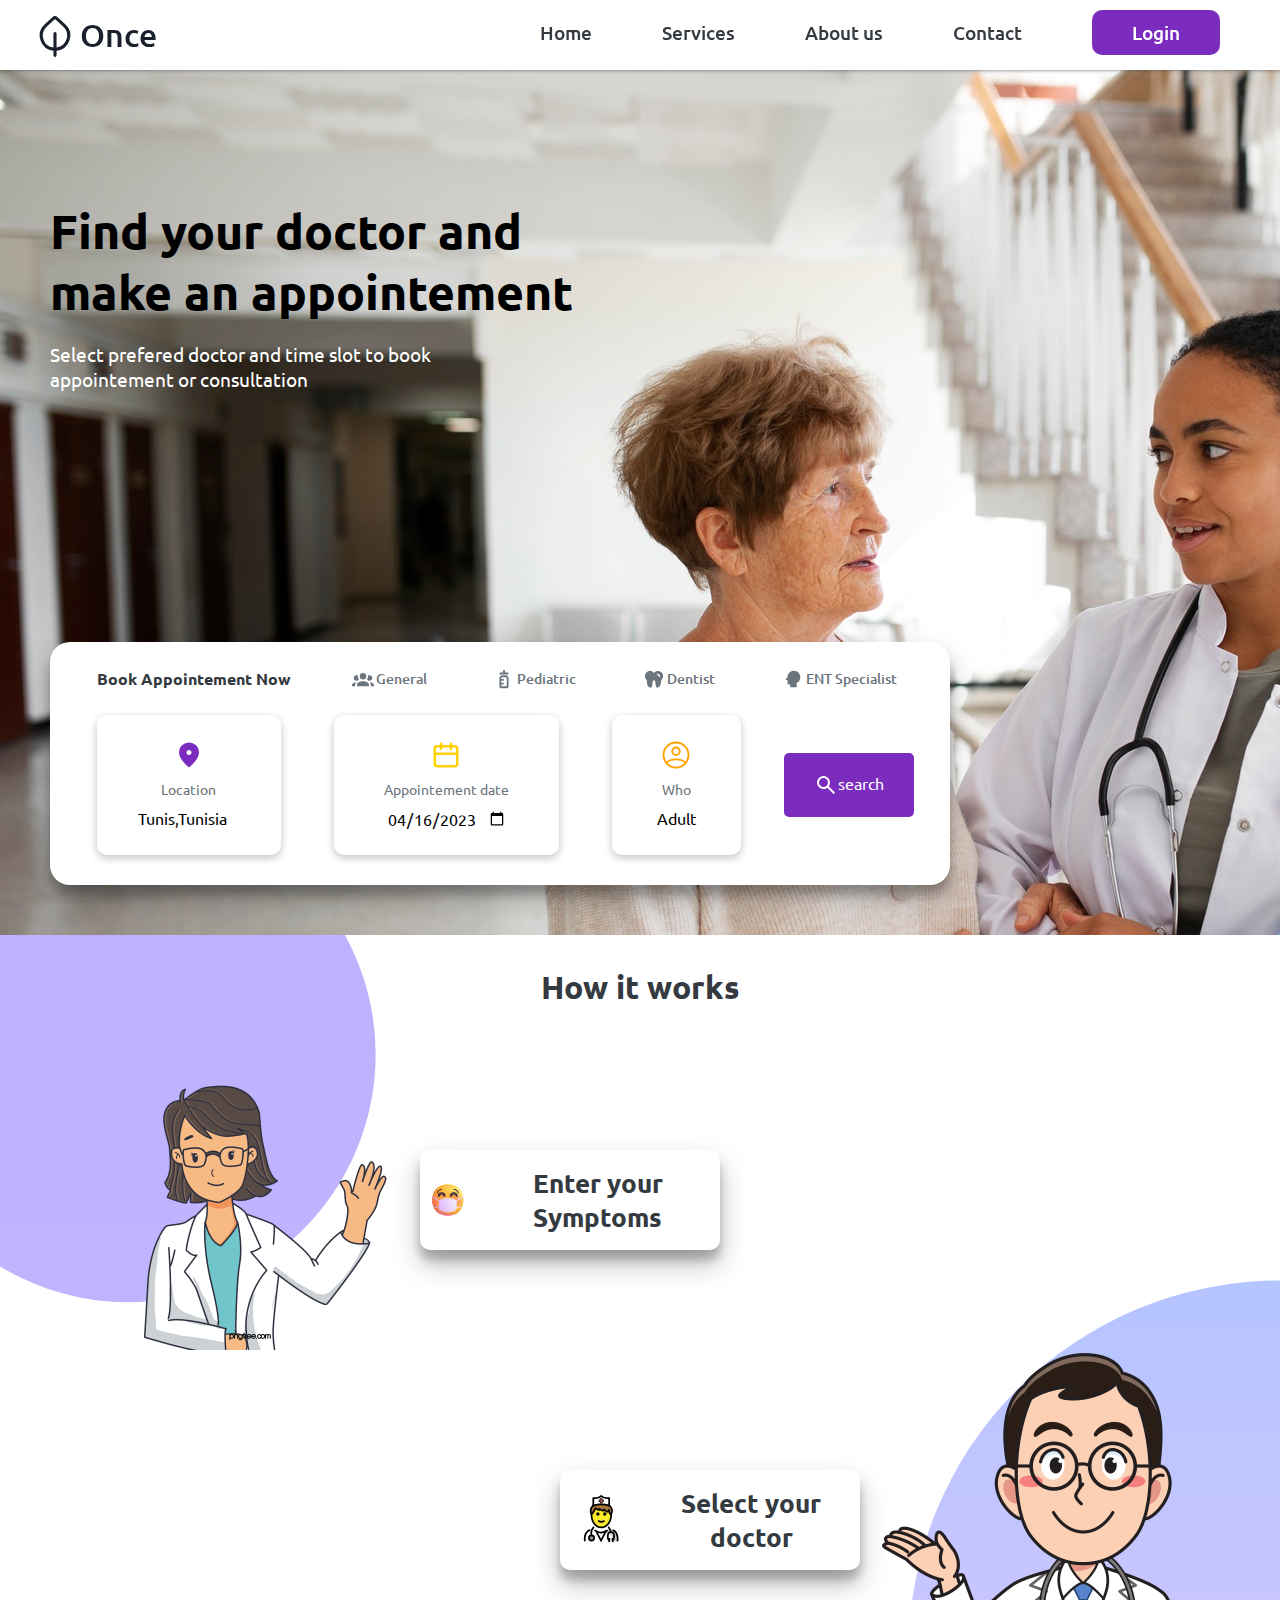
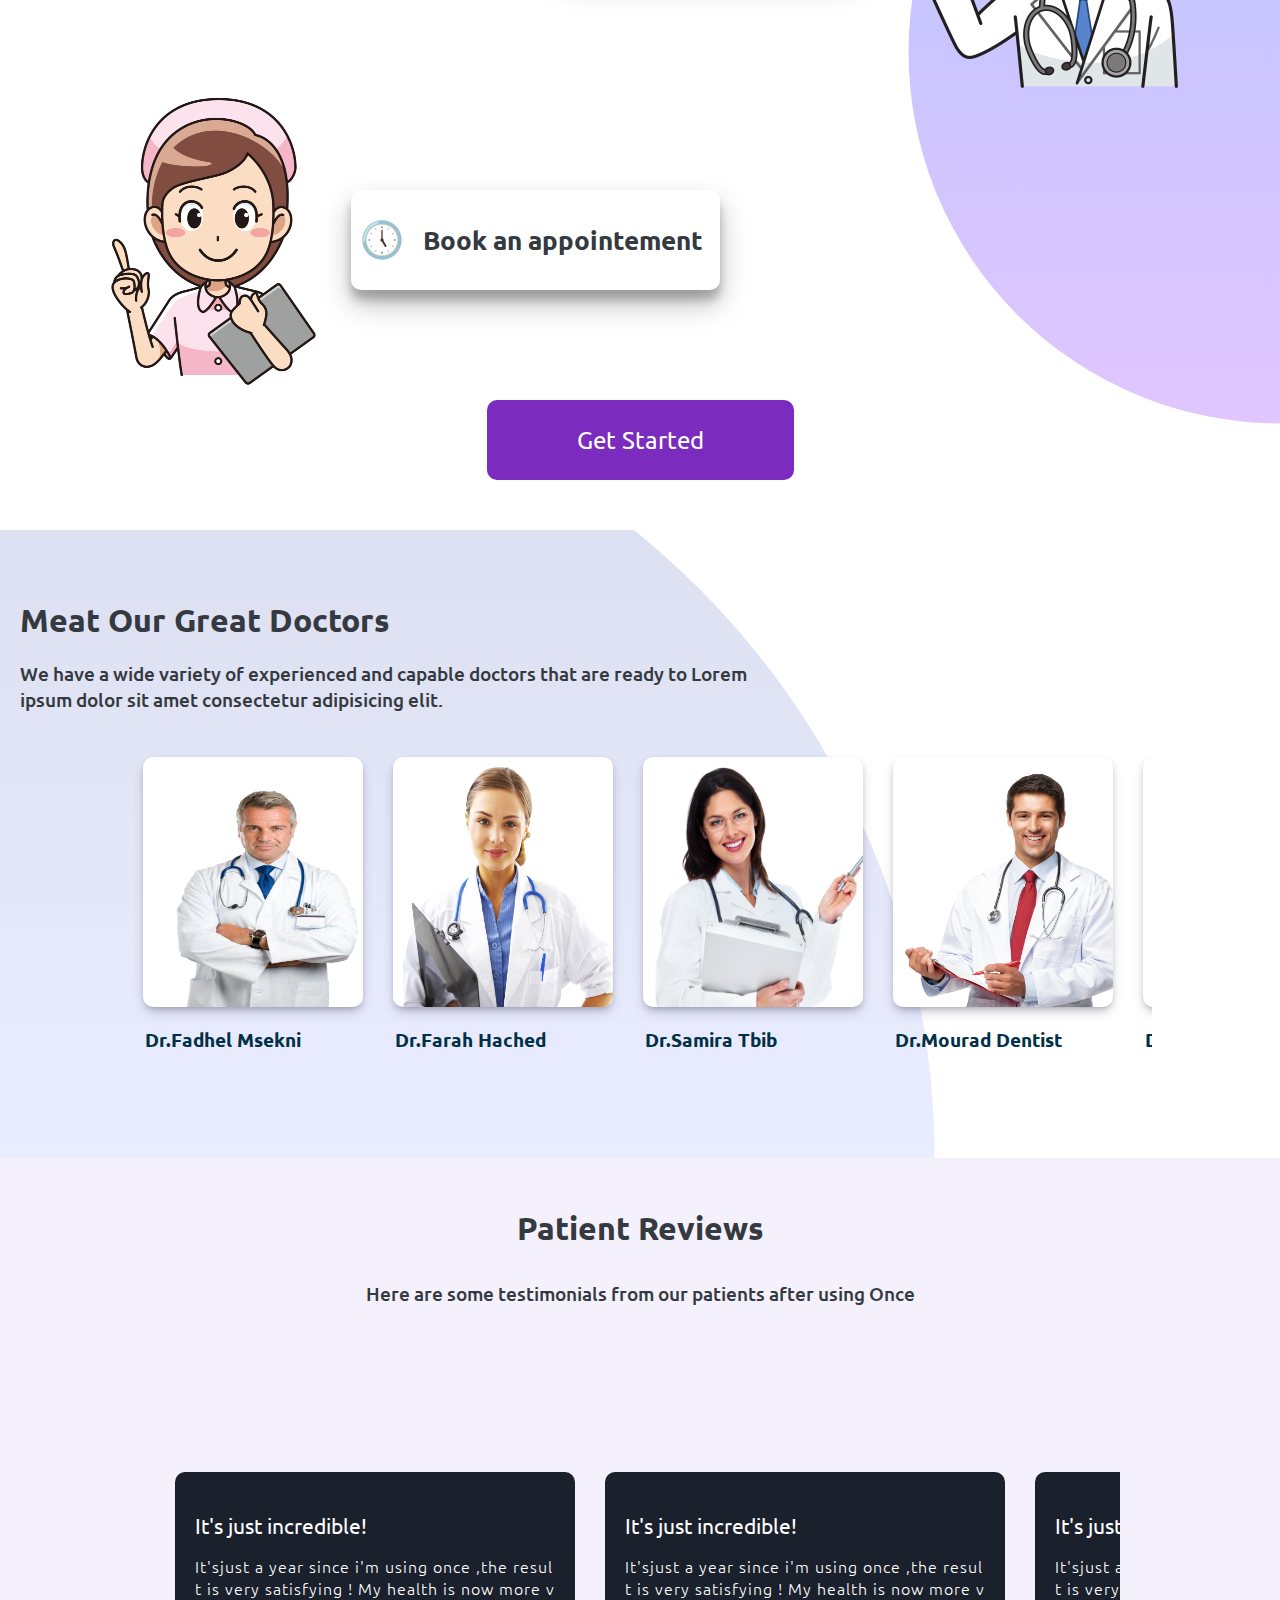
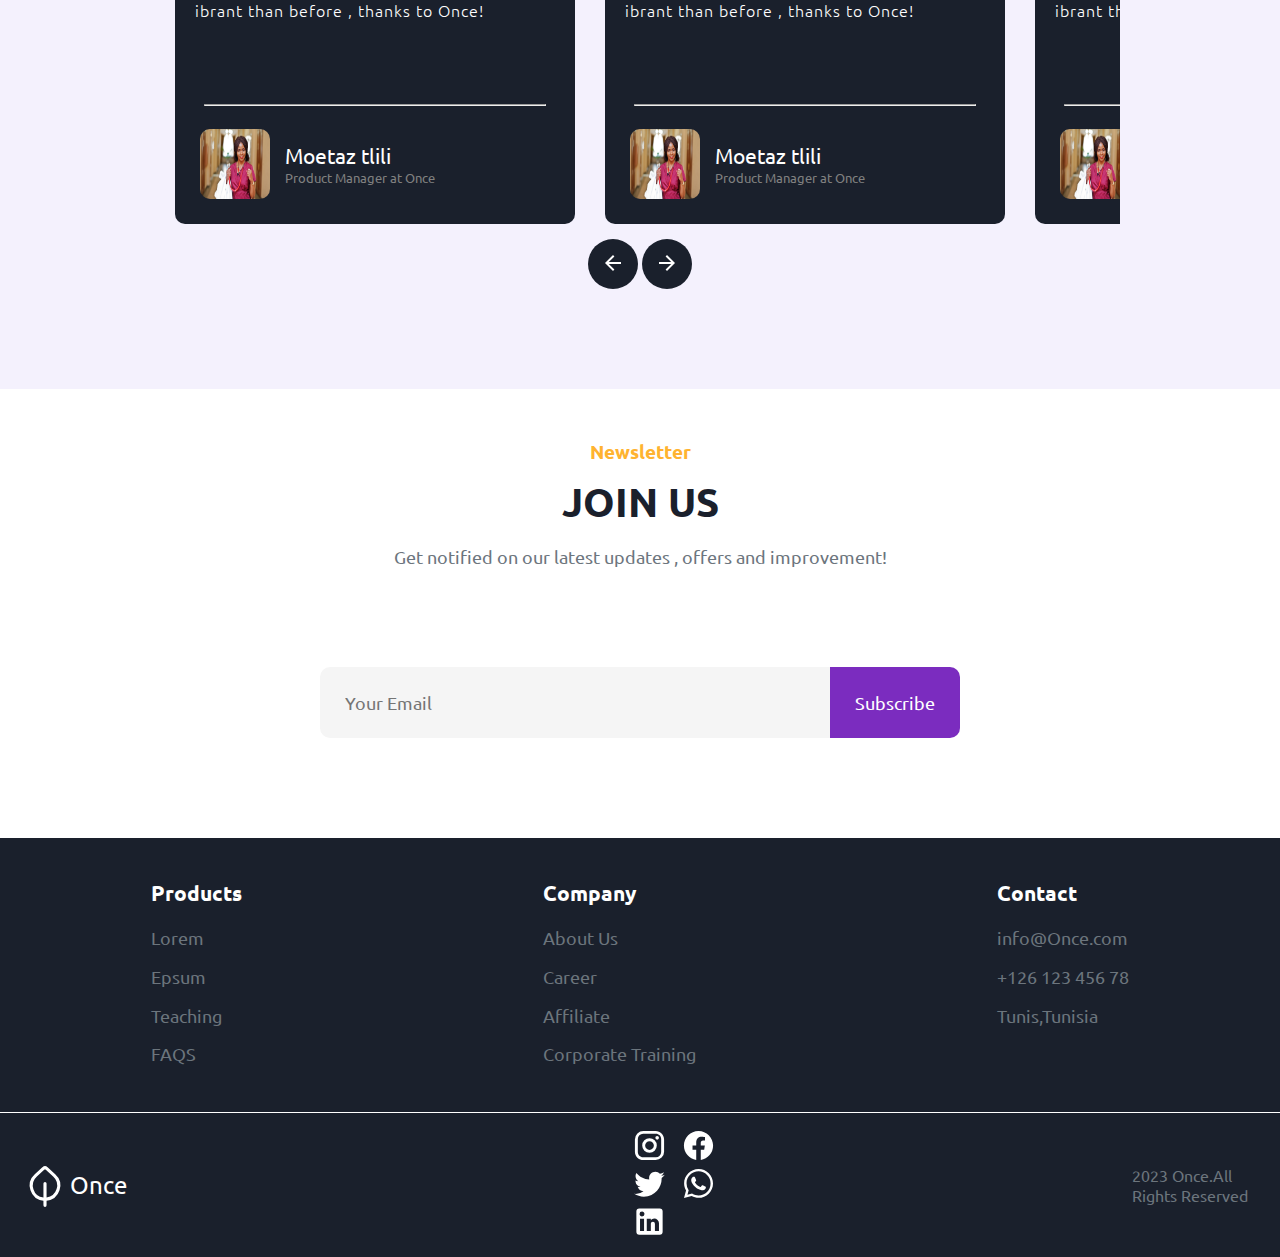
==== index.html @ ecce32ac "committed" ====
<!DOCTYPE html>
<html lang="en">

<head>
    <meta charset="UTF-8">
    <meta http-equiv="X-UA-Compatible" content="IE=edge">
    <meta name="viewport" content="width=device-width, initial-scale=1.0">
    <link rel="preconnect" href="https://fonts.googleapis.com">
    <link rel="preconnect" href="https://fonts.gstatic.com" crossorigin>
    <link href="https://fonts.googleapis.com/css2?family=Ubuntu:wght@300;400;500;700&display=swap" rel="stylesheet">
    <link rel="preconnect" href="https://fonts.googleapis.com">
    <link rel="preconnect" href="https://fonts.gstatic.com" crossorigin>
    <link href="https://fonts.googleapis.com/css2?family=Lato:wght@400;700&display=swap" rel="stylesheet">
    <link rel="stylesheet" href="css/style.css">
    <link rel="stylesheet" href="css/nav.css">
    <link rel="stylesheet" href="css/section-intro.css">
    <link rel="stylesheet" href="css/section-work.css">
    <link rel="stylesheet" href="css/section-team.css">
    <link rel="stylesheet" href="css/section-review.css">
    <link rel="stylesheet" href="css/section-join.css">
    <link rel="stylesheet" href="css/footer.css">
    <link rel="stylesheet" href="css/footer-sc.css">
    <title>Document</title>
</head>

<body>
    <div class="page">
        <nav>
            <div class="logo"><svg xmlns="http://www.w3.org/2000/svg" width="50" height="50" viewBox="0 0 16 16"><path fill="#1a202c" d="M7.5 13.022V14.5a.5.5 0 0 0 1 0v-1.478a4.886 4.886 0 0 0 2.775-8.486l-2.437-2.2a1.25 1.25 0 0 0-1.676 0l-2.437 2.2A4.886 4.886 0 0 0 7.5 13.022Zm3.104-7.744A3.886 3.886 0 0 1 8.5 12.015V7.501a.5.5 0 0 0-1 0v4.514a3.886 3.886 0 0 1-2.105-6.737l2.437-2.2a.25.25 0 0 1 .336 0l2.437 2.2Z"/></svg>Once</div>
            <ul>
                <li><a href="#" class="btn">Home</a></li>
                <li><a href="#" class="btn">Services</a></li>
                <li><a href="#" class="btn">About us</a></li>
                <li><a href="#" class="btn">Contact</a></li>
                <li><a href="#" id="login">Login</a></li>
            </ul>
        </nav>
        <section>
            <div class="intro">
                <p class="slogan">Find your doctor and make an appointement</p>
                <p class="pslogan">Select prefered doctor and time slot to book appointement or consultation</p>
                <div class="card">
                    <div class="bar">
                        <p>Book Appointement Now</p>

                        <button id="general" type="button" class="btn" onclick="btncolor(this.id)"><svg xmlns="http://www.w3.org/2000/svg" width="24" height="24" viewBox="0 0 24 24"><path fill="currentColor" d="M12 5.5A3.5 3.5 0 0 1 15.5 9a3.5 3.5 0 0 1-3.5 3.5A3.5 3.5 0 0 1 8.5 9A3.5 3.5 0 0 1 12 5.5M5 8c.56 0 1.08.15 1.53.42c-.15 1.43.27 2.85 1.13 3.96C7.16 13.34 6.16 14 5 14a3 3 0 0 1-3-3a3 3 0 0 1 3-3m14 0a3 3 0 0 1 3 3a3 3 0 0 1-3 3c-1.16 0-2.16-.66-2.66-1.62a5.536 5.536 0 0 0 1.13-3.96c.45-.27.97-.42 1.53-.42M5.5 18.25c0-2.07 2.91-3.75 6.5-3.75s6.5 1.68 6.5 3.75V20h-13v-1.75M0 20v-1.5c0-1.39 1.89-2.56 4.45-2.9c-.59.68-.95 1.62-.95 2.65V20H0m24 0h-3.5v-1.75c0-1.03-.36-1.97-.95-2.65c2.56.34 4.45 1.51 4.45 2.9V20Z"/></svg> General</button>
                        <button id="pediatric" type="menu" class="btn" onclick="btncolor(this.id)"><svg xmlns="http://www.w3.org/2000/svg" width="24" height="24" viewBox="0 0 24 24"><path fill="currentColor" d="M8 7q-.425 0-.713-.288T7 6q0-.425.288-.713T8 5h3V3q0-.425.288-.713T12 2q.425 0 .713.288T13 3v2h3q.425 0 .713.288T17 6q0 .425-.288.713T16 7H8Zm1 15q-.825 0-1.413-.588T7 20v-9q0-1.25.875-2.125T10 8h4q1.25 0 2.125.875T17 11v9q0 .825-.588 1.413T15 22H9Zm0-2h6v-9q0-.425-.288-.713T14 10h-4q-.425 0-.713.288T9 11v1h2q.425 0 .713.288T12 13q0 .425-.288.713T11 14H9v2h2q.425 0 .713.288T12 17q0 .425-.288.713T11 18H9v2Zm0 0V10v10Z"/></svg>Pediatric</button>
                        <button id="dentist" type="menu" class="btn" onclick="btncolor(this.id)"><svg xmlns="http://www.w3.org/2000/svg" width="24" height="24" viewBox="0 0 16 16"><path fill="currentColor" d="M4.503 2.141a3.108 3.108 0 0 1 2.604.656l.023.017l.02.02c.495.501.721.6.843.605c.1.004.285-.053.723-.49l.014-.015l.016-.014c.46-.389 1.106-.753 1.913-.796c.815-.042 1.721.247 2.687 1.03c1.015.823 1.318 1.778 1.275 2.645c-.04.833-.397 1.543-.613 1.93l-.001.002a26.522 26.522 0 0 1-.417.714c-.11.19-.188.333-.25.483c-.12.292-.202.654-.273 1.464c-.15 1.71-.72 3.021-1.714 3.656c-.273.174-.588.271-.915.2c-.325-.069-.561-.281-.726-.52c-.315-.455-.474-1.157-.534-1.92c-.07-.768-.146-1.598-.404-2.182c-.124-.282-.269-.453-.425-.542c-.144-.082-.365-.132-.736-.037c-.125.039-.45.212-.676 1.315v.003c-.085.402-.126.83-.162 1.262l-.011.141c-.03.374-.062.759-.124 1.09c-.067.358-.189.772-.489 1.053c-.343.321-.796.363-1.269.237l-.021-.006l-.021-.007c-.816-.297-1.311-1.031-1.599-1.737a5.934 5.934 0 0 1-.417-2.073v-.048c0-.59 0-.984-.143-1.376c-.125-.343-.374-.697-.82-1.302l-.006-.007c-.422-.596-.498-1.375-.477-1.91c.046-1.089.58-1.834 1.104-2.408l.002-.003a3.821 3.821 0 0 1 2.019-1.13Zm6.08 2.098a.5.5 0 1 0 0 1c.242 0 .442.072.587.2c.142.127.275.347.313.728a.5.5 0 0 0 .995-.1c-.058-.583-.282-1.052-.643-1.374a1.86 1.86 0 0 0-1.252-.454Z"/></svg>Dentist</button>
                        <button id="ent" type="menu" class="btn" onclick="btncolor(this.id)"><svg xmlns="http://www.w3.org/2000/svg" width="24" height="24" viewBox="0 0 24 24"><path fill="currentColor" d="M13 3C9.2 3 6.2 5.9 6 9.7l-1.9 2.5c-.2.3 0 .8.4.8H6v3c0 1.1.9 2 2 2h1v3h7v-4.7c2.4-1.1 4-3.5 4-6.3c0-3.9-3.1-7-7-7"/></svg>ENT Specialist</button>
                    </div>
                    <div class="card_body">
                        <div class="location">
                            <svg xmlns="http://www.w3.org/2000/svg" width="30" height="30" viewBox="0 0 24 24"><path fill="#7b2cbf" d="M12 12q.825 0 1.413-.588T14 10q0-.825-.588-1.413T12 8q-.825 0-1.413.588T10 10q0 .825.588 1.413T12 12Zm0 10q-4.025-3.425-6.012-6.362T4 10.2q0-3.75 2.413-5.975T12 2q3.175 0 5.588 2.225T20 10.2q0 2.5-1.988 5.438T12 22Z"/></svg>
                            <label for="loc">Location</label>

                            <select name="loca" id="loc">
                            <option value="tunis">Tunis,Tunisia</option>
                            <option value="sfax">Sfax,Tunisia</option>
                            <option value="sousse">Sousse,Tunisia</option>
                            <option value="mahdia">Mahdia,Tunisia</option>
                            <option value="gabes">Gabes,Tunisia</option>
                            <option value="ariana">Ariana,Tunisia</option>
                        </select>
                        </div>
                        <div class="date">
                            <svg xmlns="http://www.w3.org/2000/svg" width="30" height="30" viewBox="0 0 24 24"><path fill="#ffd100" d="M19 4h-2V3a1 1 0 0 0-2 0v1H9V3a1 1 0 0 0-2 0v1H5a3 3 0 0 0-3 3v12a3 3 0 0 0 3 3h14a3 3 0 0 0 3-3V7a3 3 0 0 0-3-3Zm1 15a1 1 0 0 1-1 1H5a1 1 0 0 1-1-1v-7h16Zm0-9H4V7a1 1 0 0 1 1-1h2v1a1 1 0 0 0 2 0V6h6v1a1 1 0 0 0 2 0V6h2a1 1 0 0 1 1 1Z"/></svg>
                            <label for="dte">Appointement date</label>

                            <input type="date" id="dte" name="calender" value="2023-04-16" min="2023-01-01" max="2040-12-31">

                        </div>
                        <div class="who">
                            <svg xmlns="http://www.w3.org/2000/svg" width="30" height="30" viewBox="0 0 24 24"><g fill="none" stroke="#ffa200" stroke-linecap="round" stroke-linejoin="round" stroke-width="1.5"><path d="M12 2C6.477 2 2 6.477 2 12s4.477 10 10 10s10-4.477 10-10S17.523 2 12 2Z"/><path d="M4.271 18.346S6.5 15.5 12 15.5s7.73 2.846 7.73 2.846M12 12a3 3 0 1 0 0-6a3 3 0 0 0 0 6Z"/></g></svg>
                            <label for="whoo">Who</label>
                            <select name="wh" id="whoo">
                                <option value="adult">Adult</option>
                                <option value="kid">Kid</option>
                        </select>
                        </div>
                        <div class="search">
                            <svg xmlns="http://www.w3.org/2000/svg" width="24" height="24" viewBox="0 0 24 24"><path fill="currentColor" d="m19.6 21l-6.3-6.3q-.75.6-1.725.95T9.5 16q-2.725 0-4.612-1.888T3 9.5q0-2.725 1.888-4.612T9.5 3q2.725 0 4.612 1.888T16 9.5q0 1.1-.35 2.075T14.7 13.3l6.3 6.3l-1.4 1.4ZM9.5 14q1.875 0 3.188-1.313T14 9.5q0-1.875-1.313-3.188T9.5 5Q7.625 5 6.312 6.313T5 9.5q0 1.875 1.313 3.188T9.5 14Z"/></svg>
                            <div>search</div>

                        </div>
                    </div>
                </div>
            </div>
            <div class="work">
                <p>How it works</p>
                <div class="spot" id="spot1">
                    <img src="assets/doci123.png" alt="">
                    <div class="text">
                        <svg xmlns="http://www.w3.org/2000/svg" width="42" height="42" viewBox="0 0 32 32"><g fill="none"><g clip-path="url(#f469idl)"><path fill="url(#f469id0)" d="M15.999 29.998c9.334 0 13.999-6.268 13.999-14c0-7.73-4.665-13.998-14-13.998C6.665 2 2 8.268 2 15.999c0 7.731 4.664 13.999 13.999 13.999Z"/><path fill="url(#f469id1)" d="M15.999 29.998c9.334 0 13.999-6.268 13.999-14c0-7.73-4.665-13.998-14-13.998C6.665 2 2 8.268 2 15.999c0 7.731 4.664 13.999 13.999 13.999Z"/><path fill="url(#f469id2)" d="M15.999 29.998c9.334 0 13.999-6.268 13.999-14c0-7.73-4.665-13.998-14-13.998C6.665 2 2 8.268 2 15.999c0 7.731 4.664 13.999 13.999 13.999Z"/><path fill="url(#f469id3)" fill-opacity=".6" d="M15.999 29.998c9.334 0 13.999-6.268 13.999-14c0-7.73-4.665-13.998-14-13.998C6.665 2 2 8.268 2 15.999c0 7.731 4.664 13.999 13.999 13.999Z"/><path fill="url(#f469id4)" d="M15.999 29.998c9.334 0 13.999-6.268 13.999-14c0-7.73-4.665-13.998-14-13.998C6.665 2 2 8.268 2 15.999c0 7.731 4.664 13.999 13.999 13.999Z"/><path fill="url(#f469id5)" d="M15.999 29.998c9.334 0 13.999-6.268 13.999-14c0-7.73-4.665-13.998-14-13.998C6.665 2 2 8.268 2 15.999c0 7.731 4.664 13.999 13.999 13.999Z"/><path fill="url(#f469id6)" d="M15.999 29.998c9.334 0 13.999-6.268 13.999-14c0-7.73-4.665-13.998-14-13.998C6.665 2 2 8.268 2 15.999c0 7.731 4.664 13.999 13.999 13.999Z"/><path fill="url(#f469id7)" d="M15.999 29.998c9.334 0 13.999-6.268 13.999-14c0-7.73-4.665-13.998-14-13.998C6.665 2 2 8.268 2 15.999c0 7.731 4.664 13.999 13.999 13.999Z"/><path fill="url(#f469id8)" d="M7.5 23a6.5 6.5 0 1 0 0-13a6.5 6.5 0 0 0 0 13Z" opacity=".5"/><path fill="url(#f469id9)" d="M24.5 23a6.5 6.5 0 1 0 0-13a6.5 6.5 0 0 0 0 13Z" opacity=".5"/><g filter="url(#f469idh)" opacity=".5"><path stroke="#9A4609" stroke-linecap="round" stroke-width="2" d="M7.5 12.5s.25-2 2.5-2s2.5 2 2.5 2"/></g><g filter="url(#f469idi)" opacity=".5"><path stroke="#9A4609" stroke-linecap="round" stroke-width="2" d="M18.5 12.5s.5-2 2.5-2s2.5 2 2.5 2"/></g><path stroke="#43273B" stroke-linecap="round" stroke-linejoin="round" stroke-width="2" d="M8 12s.25-2 2.5-2s2.5 2 2.5 2"/><g filter="url(#f469idj)" opacity=".26"><path stroke="#fff" stroke-linecap="round" stroke-linejoin="round" stroke-width=".75" d="M8.25 11.75s.25-2 2.5-2s2.5 2 2.5 2"/></g><path stroke="#43273B" stroke-linecap="round" stroke-linejoin="round" stroke-width="2" d="M19 12s.5-2 2.5-2s2.5 2 2.5 2"/><g filter="url(#f469idk)" opacity=".26"><path stroke="#fff" stroke-linecap="round" stroke-linejoin="round" stroke-width=".75" d="M19.25 11.75s.25-2 2.5-2s2.5 2 2.5 2"/></g><path stroke="url(#f469ida)" stroke-linecap="round" stroke-linejoin="round" d="M6.5 9.5c.333-1 1.6-3 4-3"/><path stroke="url(#f469idb)" stroke-linecap="round" stroke-linejoin="round" d="M25.5 9.5c-.333-1-1.6-3-4-3"/><path fill="url(#f469idc)" d="M8 17.562a2 2 0 0 1 1.515-1.94l4.545-1.137a8 8 0 0 1 3.88 0l4.545 1.136A2 2 0 0 1 24 17.561v6.053a2 2 0 0 1-1.298 1.873l-1.084.406a16 16 0 0 1-11.236 0l-1.084-.406A2 2 0 0 1 8 23.614v-6.052Z"/><path fill="url(#f469idd)" fill-rule="evenodd" d="M3.523 23H9v-1H3.08c.135.341.283.675.443 1Z" clip-rule="evenodd"/><path fill="url(#f469ide)" fill-rule="evenodd" d="m2.167 13.523l6.063 3.898l.54-.842l-6.419-4.126a16.4 16.4 0 0 0-.184 1.07Z" clip-rule="evenodd"/><path fill="url(#f469idf)" fill-rule="evenodd" d="M29.647 12.454L23.23 16.58l.54.842l6.06-3.896c-.05-.362-.11-.72-.183-1.07Z" clip-rule="evenodd"/><path fill="url(#f469idg)" fill-rule="evenodd" d="M28.918 22H24v1h4.475c.16-.325.308-.659.443-1Z" clip-rule="evenodd"/></g><defs><radialGradient id="f469id0" cx="0" cy="0" r="1" gradientTransform="rotate(132.839 10.786 10.065) scale(37.5033)" gradientUnits="userSpaceOnUse"><stop stop-color="#FFF478"/><stop offset=".475" stop-color="#FFB02E"/><stop offset="1" stop-color="#F70A8D"/></radialGradient><radialGradient id="f469id1" cx="0" cy="0" r="1" gradientTransform="rotate(131.878 10.74 10.193) scale(38.9487)" gradientUnits="userSpaceOnUse"><stop stop-color="#FFF478"/><stop offset=".475" stop-color="#FFB02E"/><stop offset="1" stop-color="#F70A8D"/></radialGradient><radialGradient id="f469id2" cx="0" cy="0" r="1" gradientTransform="rotate(101.31 2.876 12.808) scale(17.8466 22.8581)" gradientUnits="userSpaceOnUse"><stop offset=".788" stop-color="#F59639" stop-opacity="0"/><stop offset=".973" stop-color="#FF7DCE"/></radialGradient><radialGradient id="f469id3" cx="0" cy="0" r="1" gradientTransform="matrix(-29 29 -29 -29 18 14)" gradientUnits="userSpaceOnUse"><stop offset=".315" stop-opacity="0"/><stop offset="1"/></radialGradient><radialGradient id="f469id4" cx="0" cy="0" r="1" gradientTransform="rotate(77.692 -2.555 18.434) scale(28.1469)" gradientUnits="userSpaceOnUse"><stop offset=".508" stop-color="#7D6133" stop-opacity="0"/><stop offset="1" stop-color="#715B32"/></radialGradient><radialGradient id="f469id5" cx="0" cy="0" r="1" gradientTransform="matrix(7.5 10.99996 -7.97335 5.4364 16.5 16.5)" gradientUnits="userSpaceOnUse"><stop stop-color="#FFB849"/><stop offset="1" stop-color="#FFB847" stop-opacity="0"/></radialGradient><radialGradient id="f469id6" cx="0" cy="0" r="1" gradientTransform="matrix(11.49998 2 -2 11.49998 20.5 18)" gradientUnits="userSpaceOnUse"><stop stop-color="#FFA64B"/><stop offset=".9" stop-color="#FFAE46" stop-opacity="0"/></radialGradient><radialGradient id="f469id7" cx="0" cy="0" r="1" gradientTransform="rotate(43.971 -9.827 29.173) scale(59.0529)" gradientUnits="userSpaceOnUse"><stop offset=".185" stop-opacity="0"/><stop offset="1" stop-opacity=".4"/></radialGradient><radialGradient id="f469id8" cx="0" cy="0" r="1" gradientTransform="translate(7.505 16.501) scale(6.49487)" gradientUnits="userSpaceOnUse"><stop stop-color="#F70A8D" stop-opacity=".59"/><stop offset="1" stop-color="#FF6DC6" stop-opacity="0"/></radialGradient><radialGradient id="f469id9" cx="0" cy="0" r="1" gradientTransform="translate(24.505 16.501) scale(6.49487)" gradientUnits="userSpaceOnUse"><stop stop-color="#F70A8D" stop-opacity=".59"/><stop offset="1" stop-color="#FF6DC6" stop-opacity="0"/></radialGradient><linearGradient id="f469ida" x1="6.833" x2="6.833" y1="10.4" y2="8.6" gradientUnits="userSpaceOnUse"><stop offset=".03" stop-color="#524049"/><stop offset="1" stop-color="#4A2C42"/></linearGradient><linearGradient id="f469idb" x1="25.167" x2="25.167" y1="10.4" y2="8.6" gradientUnits="userSpaceOnUse"><stop offset=".03" stop-color="#524049"/><stop offset="1" stop-color="#4A2C42"/></linearGradient><linearGradient id="f469idc" x1="8.5" x2="24" y1="23.5" y2="17" gradientUnits="userSpaceOnUse"><stop stop-color="#DFB6FF"/><stop offset="1" stop-color="#F3EFF9"/></linearGradient><linearGradient id="f469idd" x1="3" x2="8" y1="22.5" y2="22.5" gradientUnits="userSpaceOnUse"><stop stop-color="#BB8FC3"/><stop offset="1" stop-color="#E1BBFF"/></linearGradient><linearGradient id="f469ide" x1="1.5" x2="8.5" y1="12.5" y2="17" gradientUnits="userSpaceOnUse"><stop stop-color="#D5A4A9"/><stop offset="1" stop-color="#E3C1FF"/></linearGradient><linearGradient id="f469idf" x1="24" x2="30.5" y1="16.5" y2="12.5" gradientUnits="userSpaceOnUse"><stop stop-color="#F3EDFA"/><stop offset="1" stop-color="#D7D7D7"/></linearGradient><linearGradient id="f469idg" x1="30" x2="25" y1="22.5" y2="22.5" gradientUnits="userSpaceOnUse"><stop stop-color="#E1CCF6"/><stop offset="1" stop-color="#F1E7FA"/></linearGradient><filter id="f469idh" width="10" height="7" x="5" y="8" color-interpolation-filters="sRGB" filterUnits="userSpaceOnUse"><feFlood flood-opacity="0" result="BackgroundImageFix"/><feBlend in="SourceGraphic" in2="BackgroundImageFix" result="shape"/><feGaussianBlur result="effect1_foregroundBlur_31_96" stdDeviation=".75"/></filter><filter id="f469idi" width="10.001" height="7" x="16" y="8" color-interpolation-filters="sRGB" filterUnits="userSpaceOnUse"><feFlood flood-opacity="0" result="BackgroundImageFix"/><feBlend in="SourceGraphic" in2="BackgroundImageFix" result="shape"/><feGaussianBlur result="effect1_foregroundBlur_31_96" stdDeviation=".75"/></filter><filter id="f469idj" width="8.75" height="5.75" x="6.375" y="7.875" color-interpolation-filters="sRGB" filterUnits="userSpaceOnUse"><feFlood flood-opacity="0" result="BackgroundImageFix"/><feBlend in="SourceGraphic" in2="BackgroundImageFix" result="shape"/><feGaussianBlur result="effect1_foregroundBlur_31_96" stdDeviation=".75"/></filter><filter id="f469idk" width="8.75" height="5.75" x="17.375" y="7.875" color-interpolation-filters="sRGB" filterUnits="userSpaceOnUse"><feFlood flood-opacity="0" result="BackgroundImageFix"/><feBlend in="SourceGraphic" in2="BackgroundImageFix" result="shape"/><feGaussianBlur result="effect1_foregroundBlur_31_96" stdDeviation=".75"/></filter><clipPath id="f469idl"><path fill="#fff" d="M0 0h32v32H0z"/></clipPath></defs></g></svg>
                        <p>Enter your Symptoms</p>
                    </div>
                </div>
                <div class="spot" id="spot2">
                    <div class="text">
                        <svg xmlns="http://www.w3.org/2000/svg" width="72" height="72" viewBox="0 0 72 72"><path fill="#fff" d="M16.95 60.88s-2.1-14.9 9.9-14.9c3.193 2.129 6.027 3.799 9.1 3.793l.276.1c3.074.006 5.908-1.864 9.1-3.992c11.564-.035 9.509 14.9 9.74 15"/><circle cx="24.917" cy="56.805" r="3" fill="#9b9b9a"/><path fill="#d0cfce" d="M45.38 45.868c-3.17 2.113-5.275 3.5-9.338 4.089c13.063.411 12.963 6.911 13.725 10.911h5.113s2.614-15.002-9.5-15Z"/><path fill="#fff" d="M26.963 18.734v-7.97s6.72.26 9.19-2.64c2.47 2.9 9.19 2.64 9.19 2.64v7.94l-9.07-.88Z"/><path fill="#d22f27" d="M34.173 14.169h1.442v1.442h1.015v-1.442h1.442v-1.015H36.63v-1.442h-1.015v1.442h-1.442v1.015z"/><path fill="#fcea2b" d="M47.445 29.273c-1.848.266-2.397-5-2.397-5c-.384 5.37-5.804-.487-5.804-.487c.876 3.42-5.124-.576-5.124-.576c1.437 3.047-4.607-.965-4.607-.965s-2.731 6.075-4.624 6.976c-.013.283-.034.564-.034.852c0 7.828 5.076 14.173 11.338 14.173s11.339-6.345 11.339-14.173c0-.31-.022-.612-.037-.916c-.019.039-.03.078-.05.116Z"/><path fill="#a57939" d="M47.544 29.06c-.03.07-.07.14-.1.21c-1.85.27-2.4-5-2.4-5c-.38 5.37-5.8-.48-5.8-.48c.88 3.42-5.12-.58-5.12-.58c1.43 3.05-4.61-.96-4.61-.96s-2.81 6.25-4.7 7.01c-.01 0-.01.01-.02.01c-.14-.33-.26-.66-.36-.98a8.222 8.222 0 0 1 1.7-8.29a.896.896 0 0 1-.13-.28a1.197 1.197 0 0 1-.03-.42c0-.02-.01-.05-.01-.07v-1.59c.57-.72.13-.47.89-.82l.52 1.81l.59-.49a31.698 31.698 0 0 1 16.38-.01v-1.55a14.7 14.7 0 0 1 1.98 2.33c.01.01.01.02.02.03a12.24 12.24 0 0 1 1.58 3.15a9.314 9.314 0 0 1-.38 6.97Z"/><path d="M46.034 10.04a.978.978 0 0 0-.73-.27c-.14 0-.31.01-.5.01c-2-.01-6.2-.4-7.85-2.26a.755.755 0 0 0-.15-.16a.895.895 0 0 0-.36-.19a.267.267 0 0 0-.12-.03a.468.468 0 0 0-.17-.02a.496.496 0 0 0-.17.02a.267.267 0 0 0-.12.03a.907.907 0 0 0-.47.31c-.01.01-.02.03-.04.04a7.156 7.156 0 0 1-3.79 1.83a20.83 20.83 0 0 1-4.07.42c-.18 0-.35 0-.49-.01a1.062 1.062 0 0 0-.74.28a1.022 1.022 0 0 0-.3.72v8.47c0 .02.01.05.01.07a1.197 1.197 0 0 0 .03.42a.896.896 0 0 0 .13.28a1.024 1.024 0 0 0 .83.44a.982.982 0 0 0 .29-.05a29.974 29.974 0 0 1 17.79 0a.998.998 0 0 0 1.18-.49a.763.763 0 0 0 .07-.16a.564.564 0 0 0 .03-.18a.756.756 0 0 0 0-.26a.144.144 0 0 0 .02-.07v-8.47a.992.992 0 0 0-.31-.72Zm-1.69 8.09a31.698 31.698 0 0 0-16.38.01v-6.38c.22 0 .48-.01.76-.03c2.04-.12 5.36-.57 7.43-2.24c2.07 1.67 5.39 2.12 7.43 2.24c.28.02.54.03.76.03Z"/><path d="M36.63 11.712v1.442h1.442v1.015H36.63v1.442h-1.015V14.17h-1.442v-1.015h1.442v-1.442h1.015m0-1h-1.015a1 1 0 0 0-1 1v.442h-.442a1 1 0 0 0-1 1v1.015a1 1 0 0 0 1 1h.442v.442a1 1 0 0 0 1 1h1.015a1 1 0 0 0 1-1v-.442h.442a1 1 0 0 0 1-1v-1.015a1 1 0 0 0-1-1h-.442v-.442a1 1 0 0 0-1-1Zm5.625 18.357a2 2 0 1 1-2-2a2 2 0 0 1 2 2Zm-8 0a2 2 0 1 1-2-2a2 2 0 0 1 2 2Zm2 10.002a7.652 7.652 0 0 1-3.447-.857a1 1 0 1 1 .895-1.79a5.378 5.378 0 0 0 5.105 0a1 1 0 1 1 .895 1.79a7.653 7.653 0 0 1-3.448.857Z"/><path d="M36.255 45.605c-6.803 0-12.338-6.807-12.338-15.174l-.12-1.372a1 1 0 0 1 .911-1.082a.99.99 0 0 1 1.081.912l.124 1.457c.004 7.35 4.642 13.259 10.342 13.259s10.339-5.91 10.339-13.174q0-.7-.057-1.385a1 1 0 0 1 1.994-.16q.062.762.063 1.545c0 8.367-5.535 15.174-12.34 15.174Z"/><path d="M47.307 30.28a1.972 1.972 0 0 1-1.223-.436a5.245 5.245 0 0 1-1.462-2.58a2.313 2.313 0 0 1-.328.145c-1.466.513-3.244-.634-4.486-1.695a1.615 1.615 0 0 1-.166.134c-1.05.745-2.924.052-4.66-.933a1.281 1.281 0 0 1-.102.098c-.361.313-1.177 1.013-4.942-1.306c-1.012 2.091-2.972 5.72-4.71 6.463a1.026 1.026 0 0 1-1.355-.51a11.657 11.657 0 0 1-.394-1.072a9.21 9.21 0 0 1 1.937-9.284a7.22 7.22 0 0 1 .76-.69a1 1 0 0 1 1.235 1.573a5.287 5.287 0 0 0-.553.503a7.158 7.158 0 0 0-1.582 6.904a28.922 28.922 0 0 0 3.326-5.754a1 1 0 0 1 1.465-.423a21.199 21.199 0 0 0 3.06 1.708a1 1 0 0 1 1.551-.747a12.996 12.996 0 0 0 3.624 1.78a1.619 1.619 0 0 0-.027-.119a1 1 0 0 1 1.702-.929c1.33 1.433 3.094 2.607 3.652 2.413c.115-.04.349-.369.417-1.324a.999.999 0 0 1 .98-.928a1.017 1.017 0 0 1 1.012.895a11.214 11.214 0 0 0 1.018 3.804a5.977 5.977 0 0 0-.026-5.433a5.888 5.888 0 0 0-1.448-1.871a4.323 4.323 0 0 0-.433-.321a1 1 0 1 1 1.07-1.69a6.587 6.587 0 0 1 .642.473a8.107 8.107 0 0 1 1.514 10.548l-.064.095a1.196 1.196 0 0 1-.722.489a1.982 1.982 0 0 1-.282.02Zm-22.39 30.525a4 4 0 1 1 4-4a4.004 4.004 0 0 1-4 4Zm0-6a2 2 0 1 0 2 2a2.003 2.003 0 0 0-2-2Z"/><path d="M24.916 54.805a1 1 0 0 1-.97-.764c-.06-.245-1.413-6.04 2.53-10.132a1 1 0 1 1 1.44 1.389c-3.188 3.307-2.039 8.221-2.027 8.27a1 1 0 0 1-.973 1.236Zm30.156 6.117a.996.996 0 0 1-.99-1.15c.012-.08 1.16-8.126-4.313-10.876a1 1 0 1 1 .898-1.788c6.78 3.406 5.451 12.578 5.392 12.967a1 1 0 0 1-.987.847Zm-18.9-9.407h-.104l-.041-.001c-2.372-.032-4.674-.83-7.651-2.647a1 1 0 0 1 1.04-1.707c2.685 1.639 4.699 2.345 6.715 2.355a12.265 12.265 0 0 0 6.29-2.099a1 1 0 0 1 1.016 1.723a14.364 14.364 0 0 1-7.196 2.375h-.07Zm-18.979 9.407a1 1 0 0 1-.986-.847c-.063-.412-1.468-10.134 6.02-13.255a1 1 0 0 1 .77 1.846c-6.037 2.517-4.826 11.02-4.813 11.107a.996.996 0 0 1-.99 1.149Z"/><path d="M45.37 61.852a1.1 1.1 0 0 1-.1-.004a1 1 0 0 1-.897-1.091l.07-.747a2.273 2.273 0 0 1-.665-.507c-1.363-1.484-1.016-4.892-.901-5.756c-.017-1.45.63-3.934 3.05-4.638a10.698 10.698 0 0 0-1.887-3.811a1 1 0 1 1 1.44-1.389c1.758 1.822 2.646 5.628 2.683 5.79a1 1 0 0 1-.942 1.222c-2.285.076-2.352 2.394-2.343 2.858a1.008 1.008 0 0 1-.01.163a11.459 11.459 0 0 0 .019 3.304a.977.977 0 0 1 .861-.351a1 1 0 0 1 .9 1.09l-.115 1.205a1.053 1.053 0 0 1-.004.148l-.165 1.616a1 1 0 0 1-.995.898Z"/><path d="M49.412 61.852a1 1 0 0 1-.994-.899l-.164-1.616a.997.997 0 0 1-.004-.144l-.115-1.209a.999.999 0 0 1 .9-1.09a.974.974 0 0 1 .86.351a11.448 11.448 0 0 0 .018-3.303a1.076 1.076 0 0 1-.01-.168c.01-.459-.058-2.777-2.343-2.853a1 1 0 1 1 .066-1.998c3.437.113 4.297 3.154 4.278 4.824c.114.864.462 4.271-.9 5.757a2.303 2.303 0 0 1-.667.506l.071.748a1 1 0 0 1-.897 1.09a1.133 1.133 0 0 1-.099.005Zm-13.498-.929a1.002 1.002 0 0 1-.893-.547l-5.657-11.133a1 1 0 1 1 1.783-.906l5.658 11.133a1 1 0 0 1-.89 1.453Z"/><path d="M35.912 60.923a1 1 0 0 1-.887-1.461l5.658-10.902a1 1 0 0 1 1.775.922l-5.657 10.902a1 1 0 0 1-.889.539Z"/></svg>
                        <p>Select your doctor</p>
                    </div>
                    <img src="assets/pngegg123.png" alt="">

                </div>
                <div class="spot" id="spot3">
                    <img src="assets/pngegg111.png" alt="">
                    <div class="text">
                        <svg xmlns="http://www.w3.org/2000/svg" width="42" height="42" viewBox="0 0 128 128"><circle cx="64" cy="64" r="60" fill="#98C0D0"/><circle cx="64" cy="64" r="48.14" fill="#FCEBCD"/><path fill="#C2E3F0" d="M50.3 15.06c-6.42 1.86-15.41 4.71-25.03 16.2c-9.5 11.37-11.46 24.58-12.07 33.69c0 0-5.49 6.87-5.75 5.59c-2.07-9.95 2.11-32.19 13.04-43.95C33.21 12.91 49.75 8.06 55.73 7.15c1.03-.16-3.48 7.35-5.43 7.91z"/><circle cx="64" cy="64" r="45.59" fill="#FFF"/><path fill="none" stroke="#563428" stroke-linecap="round" stroke-miterlimit="10" stroke-width="4" d="M64 35v29"/><circle cx="64" cy="64" r="5.06" fill="#563428"/><path fill="none" stroke="#563428" stroke-linecap="round" stroke-miterlimit="10" stroke-width="6" d="M74.74 82.31L64 64"/><g fill="none" stroke-miterlimit="10"><path stroke="#6596A3" stroke-width="5" d="M64 100v5m0-82v5m0 72v5m0-82v5M28 64h-5m82 0h-5m-72 0h-5m82 0h-5"/><path stroke="#B0BEC5" stroke-width="3" d="m46 95.18l-2.5 4.33m41-71.02L82 32.82M46 95.18l-2.5 4.33m41-71.02L82 32.82m0 62.36l2.5 4.33m-41-71.02l2.5 4.33m36 62.36l2.5 4.33m-41-71.02l2.5 4.33M95.18 82l4.33 2.5m-71.02-41l4.33 2.5m62.36 36l4.33 2.5m-71.02-41l4.33 2.5m0 36l-4.33 2.5m71.02-41L95.18 46M32.82 82l-4.33 2.5m71.02-41L95.18 46"/></g></svg>
                        <p>Book an appointement</p>
                    </div>
                </div>
                <button class="start"><span>Get Started</span></button>

            </div>
            <div class="team">
                <p class="best">Meat Our Great Doctors</p>
                <p class="best-text">We have a wide variety of experienced and capable doctors that are ready to Lorem ipsum dolor sit amet consectetur adipisicing elit. </p>
                <div class="scrolling-wrapper">
                    <div class="spot">
                        <div class="card"><img src="assets/doc10.png" alt="Dr.Tijani Msekni"></div>
                        <div class="name">Dr.Fadhel Msekni </div>
                    </div>
                    <div class="spot">
                        <div class="card"><img src="assets/doc6.png" alt=""></div>
                        <div class="name">Dr.Farah Hached </div>
                    </div>
                    <div class="spot">
                        <div class="card"><img src="assets/doc2.png" alt="Dr.Samira Tbib"></div>
                        <div class="name">Dr.Samira Tbib</div>
                    </div>
                    <div class="spot">
                        <div class="card"><img src="assets/doc4.png" alt="Dr.Mourad Dentist "></div>
                        <div class="name">Dr.Mourad Dentist </div>
                    </div>
                    <div class="spot">
                        <div class="card"><img src="assets/doc5.png" alt=""></div>
                        <div class="name">Dr.Sameh Boulbeba </div>
                    </div>
                    <div class="spot">
                        <div class="card"><img src="assets/doc3.png" alt=""></div>
                        <div class="name">Dr.Yassmine Mrabet </div>
                    </div>
                    <div class="spot">
                        <div class="card"><img src="assets/doc8.png" alt=""></div>
                        <div class="name">Dr.Karim Gharbi </div>
                    </div>
                    <div class="spot">
                        <div class="card"><img src="assets/doc1.png" alt=""></div>
                        <div class="name">Dr.Bassem Hamraoui </div>
                    </div>
                    <div class="spot">
                        <div class="card"><img src="assets/doc9.png" alt=""></div>
                        <div class="name">Dr.Imen Ahmed </div>
                    </div>

                </div>

            </div>
            <div class="review">
                <p class="heading">Patient Reviews</p>
                <p class="subtext">Here are some testimonials from our patients after using Once </p>
                <div class="wrap" id="container">
                    <div class="card">
                        <div class="title">It's just incredible!</div>
                        <p class="rev">It'sjust a year since i'm using once ,the result is very satisfying ! My health is now more vibrant than before , thanks to Once!</p>
                        <hr>
                        <div class="id">
                            <img src="assets/professional-african-female-doctor-hospital-medical-healthcare-business-doctor-service-africa.jpg" alt="">
                            <div class="person">
                                <div class="name">Moetaz tlili</div>
                                <div class="job">Product Manager at Once</div>
                            </div>
                        </div>

                    </div>
                    <div class="card">
                        <div class="title">It's just incredible!</div>
                        <p class="rev">It'sjust a year since i'm using once ,the result is very satisfying ! My health is now more vibrant than before , thanks to Once!</p>
                        <hr>
                        <div class="id">
                            <img src="assets/professional-african-female-doctor-hospital-medical-healthcare-business-doctor-service-africa.jpg" alt="">
                            <div class="person">
                                <div class="name">Moetaz tlili</div>
                                <div class="job">Product Manager at Once</div>
                            </div>
                        </div>

                    </div>
                    <div class="card">
                        <div class="title">It's just incredible!</div>
                        <p class="rev">It'sjust a year since i'm using once ,the result is very satisfying ! My health is now more vibrant than before , thanks to Once!</p>
                        <hr>
                        <div class="id">
                            <img src="assets/professional-african-female-doctor-hospital-medical-healthcare-business-doctor-service-africa.jpg" alt="">
                            <div class="person">
                                <div class="name">Moetaz tlili</div>
                                <div class="job">Product Manager at Once</div>
                            </div>
                        </div>

                    </div>
                    <div class="card">
                        <div class="title">It's just incredible!</div>
                        <p class="rev">It'sjust a year since i'm using once ,the result is very satisfying ! My health is now more vibrant than before , thanks to Once!</p>
                        <hr>
                        <div class="id">
                            <img src="assets/professional-african-female-doctor-hospital-medical-healthcare-business-doctor-service-africa.jpg" alt="">
                            <div class="person">
                                <div class="name">Moetaz tlili</div>
                                <div class="job">Product Manager at Once</div>
                            </div>
                        </div>

                    </div>
                    <div class="card">
                        <div class="title">It's just incredible!</div>
                        <p class="rev">It'sjust a year since i'm using once ,the result is very satisfying ! My health is now more vibrant than before , thanks to Once!</p>
                        <hr>
                        <div class="id">
                            <img src="assets/professional-african-female-doctor-hospital-medical-healthcare-business-doctor-service-africa.jpg" alt="">
                            <div class="person">
                                <div class="name">Moetaz tlili</div>
                                <div class="job">Product Manager at Once</div>
                            </div>
                        </div>

                    </div>
                    <div class="card">
                        <div class="title">It's just incredible!</div>
                        <p class="rev">It'sjust a year since i'm using once ,the result is very satisfying ! My health is now more vibrant than before , thanks to Once!</p>
                        <hr>
                        <div class="id">
                            <img src="assets/professional-african-female-doctor-hospital-medical-healthcare-business-doctor-service-africa.jpg" alt="">
                            <div class="person">
                                <div class="name">Moetaz tlili</div>
                                <div class="job">Product Manager at Once</div>
                            </div>
                        </div>

                    </div>
                    <div class="card">
                        <div class="title">It's just incredible!</div>
                        <p class="rev">It'sjust a year since i'm using once ,the result is very satisfying ! My health is now more vibrant than before , thanks to Once!</p>
                        <hr>
                        <div class="id">
                            <img src="assets/professional-african-female-doctor-hospital-medical-healthcare-business-doctor-service-africa.jpg" alt="">
                            <div class="person">
                                <div class="name">Moetaz tlili</div>
                                <div class="job">Product Manager at Once</div>
                            </div>
                        </div>

                    </div>
                </div>
                <div class="btns">
                    <button id="slideBack" type="button"><svg xmlns="http://www.w3.org/2000/svg" width="20" height="20" viewBox="0 0 20 20"><path fill="currentColor" d="m2 10l8 8l1.4-1.4L5.8 11H18V9H5.8l5.6-5.6L10 2z"/></svg></button>
                    <button id="slide" type="button"><svg xmlns="http://www.w3.org/2000/svg" width="20" height="20" viewBox="0 0 20 20"><path fill="currentColor" d="M8.6 3.4L14.2 9H2v2h12.2l-5.6 5.6L10 18l8-8l-8-8z"/></svg></button>
                </div>
            </div>
            <div class="join">
                <p class="newsletter">Newsletter</p>
                <p class="joinus">JOIN US</p>
                <p class="jointext">Get notified on our latest updates , offers and improvement!</p>
                <div class="mailus"><input type="email" name="mail" id="mail" placeholder="Your Email">
                    <button class="sub" type="submit"><span>Subscribe</span></button></div>
            </div>
            <div class="footer">
                <div class="spot">
                    <p class="heading">Products</p>
                    <p class="pr">Lorem</p>
                    <p class="pr">Epsum</p>
                    <p class="pr">Teaching</p>
                    <p class="pr">FAQS</p>
                </div>
                <div class="spot">
                    <p class="heading">Company</p>
                    <p class="pr">About Us</p>
                    <p class="pr">Career</p>
                    <p class="pr">Affiliate</p>
                    <p class="pr">Corporate Training</p>
                </div>
                <div class="spot">
                    <p class="heading">Contact</p>
                    <p class="pr">info@Once.com</p>
                    <p class="pr">+126 123 456 78</p>
                    <p class="pr">Tunis,Tunisia</p>
                </div>
            </div>
            <div class="social">
                <div class="lg">
                    <svg xmlns="http://www.w3.org/2000/svg" width="50" height="50" viewBox="0 0 16 16"><path fill="currentColor" d="M7.5 13.022V14.5a.5.5 0 0 0 1 0v-1.478a4.886 4.886 0 0 0 2.775-8.486l-2.437-2.2a1.25 1.25 0 0 0-1.676 0l-2.437 2.2A4.886 4.886 0 0 0 7.5 13.022Zm3.104-7.744A3.886 3.886 0 0 1 8.5 12.015V7.501a.5.5 0 0 0-1 0v4.514a3.886 3.886 0 0 1-2.105-6.737l2.437-2.2a.25.25 0 0 1 .336 0l2.437 2.2Z"/></svg>Once
                </div>
                <div class="sc"><svg xmlns="http://www.w3.org/2000/svg" width="35" height="35" viewBox="0 0 24 24"><path fill="currentColor" d="M7.8 2h8.4C19.4 2 22 4.6 22 7.8v8.4a5.8 5.8 0 0 1-5.8 5.8H7.8C4.6 22 2 19.4 2 16.2V7.8A5.8 5.8 0 0 1 7.8 2m-.2 2A3.6 3.6 0 0 0 4 7.6v8.8C4 18.39 5.61 20 7.6 20h8.8a3.6 3.6 0 0 0 3.6-3.6V7.6C20 5.61 18.39 4 16.4 4H7.6m9.65 1.5a1.25 1.25 0 0 1 1.25 1.25A1.25 1.25 0 0 1 17.25 8A1.25 1.25 0 0 1 16 6.75a1.25 1.25 0 0 1 1.25-1.25M12 7a5 5 0 0 1 5 5a5 5 0 0 1-5 5a5 5 0 0 1-5-5a5 5 0 0 1 5-5m0 2a3 3 0 0 0-3 3a3 3 0 0 0 3 3a3 3 0 0 0 3-3a3 3 0 0 0-3-3Z"/></svg>
                    <svg xmlns="http://www.w3.org/2000/svg" width="35" height="35" viewBox="0 0 24 24"><path fill="currentColor" d="M12 2.04c-5.5 0-10 4.49-10 10.02c0 5 3.66 9.15 8.44 9.9v-7H7.9v-2.9h2.54V9.85c0-2.51 1.49-3.89 3.78-3.89c1.09 0 2.23.19 2.23.19v2.47h-1.26c-1.24 0-1.63.77-1.63 1.56v1.88h2.78l-.45 2.9h-2.33v7a10 10 0 0 0 8.44-9.9c0-5.53-4.5-10.02-10-10.02Z"/></svg>
                    <svg xmlns="http://www.w3.org/2000/svg" width="35" height="35" viewBox="0 0 24 24"><path fill="currentColor" d="M22.46 6c-.77.35-1.6.58-2.46.69c.88-.53 1.56-1.37 1.88-2.38c-.83.5-1.75.85-2.72 1.05C18.37 4.5 17.26 4 16 4c-2.35 0-4.27 1.92-4.27 4.29c0 .34.04.67.11.98C8.28 9.09 5.11 7.38 3 4.79c-.37.63-.58 1.37-.58 2.15c0 1.49.75 2.81 1.91 3.56c-.71 0-1.37-.2-1.95-.5v.03c0 2.08 1.48 3.82 3.44 4.21a4.22 4.22 0 0 1-1.93.07a4.28 4.28 0 0 0 4 2.98a8.521 8.521 0 0 1-5.33 1.84c-.34 0-.68-.02-1.02-.06C3.44 20.29 5.7 21 8.12 21C16 21 20.33 14.46 20.33 8.79c0-.19 0-.37-.01-.56c.84-.6 1.56-1.36 2.14-2.23Z"/></svg>
                    <svg xmlns="http://www.w3.org/2000/svg" width="35" height="35" viewBox="0 0 24 24"><path fill="currentColor" d="M12.04 2c-5.46 0-9.91 4.45-9.91 9.91c0 1.75.46 3.45 1.32 4.95L2.05 22l5.25-1.38c1.45.79 3.08 1.21 4.74 1.21c5.46 0 9.91-4.45 9.91-9.91c0-2.65-1.03-5.14-2.9-7.01A9.816 9.816 0 0 0 12.04 2m.01 1.67c2.2 0 4.26.86 5.82 2.42a8.225 8.225 0 0 1 2.41 5.83c0 4.54-3.7 8.23-8.24 8.23c-1.48 0-2.93-.39-4.19-1.15l-.3-.17l-3.12.82l.83-3.04l-.2-.32a8.188 8.188 0 0 1-1.26-4.38c.01-4.54 3.7-8.24 8.25-8.24M8.53 7.33c-.16 0-.43.06-.66.31c-.22.25-.87.86-.87 2.07c0 1.22.89 2.39 1 2.56c.14.17 1.76 2.67 4.25 3.73c.59.27 1.05.42 1.41.53c.59.19 1.13.16 1.56.1c.48-.07 1.46-.6 1.67-1.18c.21-.58.21-1.07.15-1.18c-.07-.1-.23-.16-.48-.27c-.25-.14-1.47-.74-1.69-.82c-.23-.08-.37-.12-.56.12c-.16.25-.64.81-.78.97c-.15.17-.29.19-.53.07c-.26-.13-1.06-.39-2-1.23c-.74-.66-1.23-1.47-1.38-1.72c-.12-.24-.01-.39.11-.5c.11-.11.27-.29.37-.44c.13-.14.17-.25.25-.41c.08-.17.04-.31-.02-.43c-.06-.11-.56-1.35-.77-1.84c-.2-.48-.4-.42-.56-.43c-.14 0-.3-.01-.47-.01Z"/></svg>
                    <svg xmlns="http://www.w3.org/2000/svg" width="35" height="35" viewBox="0 0 24 24"><path fill="currentColor" d="M19 3a2 2 0 0 1 2 2v14a2 2 0 0 1-2 2H5a2 2 0 0 1-2-2V5a2 2 0 0 1 2-2h14m-.5 15.5v-5.3a3.26 3.26 0 0 0-3.26-3.26c-.85 0-1.84.52-2.32 1.3v-1.11h-2.79v8.37h2.79v-4.93c0-.77.62-1.4 1.39-1.4a1.4 1.4 0 0 1 1.4 1.4v4.93h2.79M6.88 8.56a1.68 1.68 0 0 0 1.68-1.68c0-.93-.75-1.69-1.68-1.69a1.69 1.69 0 0 0-1.69 1.69c0 .93.76 1.68 1.69 1.68m1.39 9.94v-8.37H5.5v8.37h2.77Z"/></svg>
                </div>
                <div class="right">2023 Once.All Rights Reserved</div>
            </div>
        </section>

    </div>
    <script src="js/vanilla.js"></script>
</body>

</html>
---- css/style.css ----
* {
    box-sizing: border-box;
    font-family: 'Ubuntu', sans-serif;
}

body {
    margin: 0;
    padding: 0;
}

.page {
    position: relative;
    height: 100vh;
    width: 100%;
    display: grid;
    grid-template-columns: repeat(12, 1fr);
    grid-template-rows: auto repeat(11, 1fr);
    background-color: beige;
}

nav {
    position: fixed;
    background-color: white;
    width: 100%;
    height: auto;
    grid-column: 1/13;
    grid-row: 1/3;
    z-index: 2;
    box-shadow: rgba(60, 64, 67, 0.3) 0px 1px 2px 0px, rgba(60, 64, 67, 0.15) 0px 1px 3px 1px;
    display: grid;
    padding-right: 0px;
    grid-template-areas: 'l l . . u u u u';
}

section {
    height: 100%;
    grid-column: 1/13;
    grid-row: 2/13;
    padding: 0;
    margin: 0;
    display: flex;
    flex-direction: column;
}
---- css/nav.css ----
.logo {
    grid-area: l;
    font-size: 2em;
    font-weight: 500;
    color: #1a202c;
    display: flex;
    flex-direction: row;
    align-items: center;
    margin: 10px 10px 10px 30px;
}

nav ul {
    grid-area: u;
    display: flex;
    flex-direction: row;
    justify-content: right;
    list-style-type: none;
    margin: 20px 0px 10px 0px;
    padding-right: 0px;
}

nav ul li {
    padding: 0 10px 0 10px;
    margin-right: 50px;
    font-size: 1.2em;
    font-weight: 500;
}

nav ul li .btn {
    color: #343a40;
    display: inline-block;
    position: relative;
    padding-bottom: 2px;
}

nav ul li .btn:hover {
    color: #7b2cbf;
}

nav ul li .btn::after {
    content: '';
    position: absolute;
    width: 100%;
    transform: scaleX(0);
    height: 2px;
    bottom: 0;
    left: 0;
    background-color: #7b2cbf;
    transform-origin: bottom right;
    transition: transform 0.25s ease-out;
}

nav ul li .btn:hover::after {
    transform: scaleX(1);
    transform-origin: bottom left;
}

nav ul a {
    text-decoration: none;
}

#login {
    background-color: #7b2cbf;
    border-radius: 10px;
    color: white;
    padding: 10px 40px 10px 40px;
    margin-right: 0px;
}
---- css/section-intro.css ----
.intro {
    position: relative;
    width: 100%;
    height: 1000px;
    background-image: url("../assets/medium-shot-patient-doctor-clinic.jpg");
}

.intro .slogan {
    margin-top: 200px;
    margin-left: 50px;
    margin-bottom: 0;
    font-size: 3em;
    font-weight: 800;
    color: #000000;
    width: 600px;
    font-family: 'Ubuntu', sans-serif;
}

.intro .pslogan {
    margin-top: 20px;
    margin-left: 50px;
    font-size: 1.2em;
    font-weight: 400;
    color: #ffffff;
    width: 400px;
    font-family: 'Ubuntu', sans-serif;
}

.intro .card {
    position: relative;
    width: 900px;
    height: auto;
    margin-top: 250px;
    margin-bottom: 50px;
    margin-left: 50px;
    padding: 10px 20px 20px 20px;
    background-color: white;
    border-radius: 20px;
    display: flex;
    flex-direction: column;
    box-shadow: rgba(0, 0, 0, 0.25) 0px 14px 28px, rgba(0, 0, 0, 0.22) 0px 10px 10px;
}


/* -------bar------- */

.intro .card .bar {
    display: flex;
    flex-direction: row;
    justify-content: space-around;
    align-items: center;
}

.intro .card .bar p {
    font-size: 1em;
    font-weight: 600;
    background-color: transparent;
    border: 0;
    color: #343a40;
}

.intro .card .bar button svg {
    padding-right: 2px;
}

.intro .card .bar button {
    display: flex;
    flex-direction: row;
    align-items: center;
    font-size: .9em;
    font-weight: 500;
    background-color: transparent;
    border: 0;
    color: #6c757d;
}

.intro .card .bar button:hover {
    color: #7b2cbf;
    cursor: pointer;
}

.intro .card .card_body {
    display: flex;
    flex-direction: row;
    justify-content: space-around;
}

.intro .card .card_body .location {
    display: flex;
    flex-direction: column;
    justify-items: center;
    align-items: center;
    border-radius: 10px;
    padding: 25px 40px 25px 40px;
    margin: 10px;
    box-shadow: rgba(0, 0, 0, 0.24) 0px 3px 8px;
}

.intro .card .card_body .location label {
    padding: 10px;
    color: #6c757d;
    font-size: .9em;
}

.intro .card .card_body .location select {
    background-color: transparent;
    border: none;
    -webkit-appearance: none;
    -moz-appearance: none;
    text-indent: 1px;
    text-overflow: '';
    font-size: 1em;
    font-weight: 400;
}

.intro .card .card_body .date {
    display: flex;
    flex-direction: column;
    justify-items: center;
    align-items: center;
    border-radius: 10px;
    padding: 25px 40px 25px 40px;
    margin: 10px;
    box-shadow: rgba(0, 0, 0, 0.24) 0px 3px 8px;
}

.intro .card .card_body .date label {
    padding: 10px;
    color: #6c757d;
    font-size: .9em;
}

.intro .card .card_body .date input {
    background-color: transparent;
    border: none;
    font-size: 1em;
    font-weight: 400;
}

.intro .card .card_body .who {
    display: flex;
    flex-direction: column;
    border-radius: 10px;
    padding: 25px 40px 25px 40px;
    margin: 10px;
    box-shadow: rgba(0, 0, 0, 0.24) 0px 3px 8px;
}

.intro .card .card_body .who svg {
    align-self: center;
}

.intro .card .card_body .who label {
    padding: 10px;
    color: #6c757d;
    font-size: .9em;
    text-align: center;
}

.intro .card .card_body .who select {
    text-align: center;
    background-color: transparent;
    border: none;
    -webkit-appearance: none;
    -moz-appearance: none;
    text-indent: 1px;
    text-overflow: '';
    font-size: 1em;
    font-weight: 400;
}

.intro .card .card_body .search {
    display: flex;
    flex-direction: row;
    justify-content: space-between;
    align-self: center;
    border: none;
    border-radius: 5px;
    background-color: #7b2cbf;
    color: white;
    padding: 20px 30px 20px 30px;
}

.intro .card .card_body .search:hover {
    cursor: pointer;
}
---- css/section-work.css ----
.work {
    position: relative;
    display: flex;
    flex-direction: column;
    width: 100%;
    padding-bottom: 50px;
}

.work::before {
    content: '';
    position: absolute;
    top: 0;
    left: 0;
    width: 100%;
    height: 100%;
    background: linear-gradient(#a0c4ff, #e7c6ff);
    clip-path: circle(30% at right 60%);
}

.work::after {
    content: '';
    position: absolute;
    top: 0;
    left: 0;
    width: 100%;
    height: 100%;
    background: linear-gradient(#bdb2ff, #c8b6ff);
    clip-path: circle(20% at 10% 10%);
}

.work p {
    font-weight: 800;
    text-align: center;
    font-size: 2em;
    color: #343a40;
}

.work .spot {
    z-index: 1;
    height: 300px;
    width: 50%;
    display: flex;
    flex-direction: row;
    align-items: center;
    margin: 10px;
}

.work .spot .text {
    margin: 20px;
    display: flex;
    flex-direction: row;
    align-items: center;
    justify-items: center;
    font-size: .8em;
    box-shadow: rgba(0, 0, 0, 0.25) 0px 14px 28px, rgba(0, 0, 0, 0.22) 0px 10px 10px;
    padding: 10px;
    width: 400px;
    height: 100px;
    border-radius: 10px;
}

.work .spot .text p {
    margin-left: 20px;
}

.work #spot1 {
    margin-right: auto;
    margin-left: 100px;
}

.work #spot2 {
    margin-right: 100px;
    margin-left: auto;
}

.work #spot3 {
    margin-right: auto;
    margin-left: 100px;
}

.work .start {
    position: relative;
    background-color: #7b2cbf;
    font-size: 1.5em;
    color: white;
    border-radius: 10px;
    padding: 25px 90px;
    text-align: center;
    align-self: center;
    height: auto;
    border: none;
}

.work .start:hover {
    cursor: pointer;
}

.start span {
    position: relative;
    z-index: 1;
}

.start:before {
    content: "";
    position: absolute;
    left: 0;
    top: 0;
    width: 100%;
    height: 100%;
    background-color: #fff;
    opacity: 0.1;
    clip-path: circle(0 at center);
    transition: 0.3s ease-out;
}

.start:hover:before {
    clip-path: circle(300px at center);
}
---- css/section-team.css ----
.team {
    position: relative;
    height: auto;
    width: 100%;
    padding-top: 50px;
    display: flex;
    flex-direction: column;
}

.team::after {
    content: '';
    position: absolute;
    top: 0;
    left: 0;
    width: 100%;
    height: 100%;
    background: linear-gradient(#dde0f0, #eaedff);
    clip-path: circle(80% at 10% 100%);
}

.team .best {
    z-index: 1;
    margin: 10px 10px 0px 10px;
    padding: 10px;
    font-weight: 800;
    text-align: start;
    font-size: 2em;
    color: #343a40;
}

.team .best-text {
    z-index: 1;
    margin-top: 0px;
    padding: 10px;
    margin-left: 10px;
    font-weight: 500;
    text-align: start;
    font-size: 1.2em;
    color: #343a40;
    width: 800px;
}

.scrolling-wrapper {
    z-index: 1;
    position: relative;
    background-color: white;
    display: flex;
    flex-direction: row;
    border: none;
    background-color: transparent;
    width: 80%;
    margin: auto;
    margin-bottom: 100px;
    overflow-x: scroll;
    overflow-y: hidden;
    white-space: nowrap;
    -ms-overflow-style: none;
    /* for Internet Explorer, Edge */
    scrollbar-width: none;
    /* for Firefox */
    overflow-y: scroll;
    align-content: center;
}

.scrolling-wrapper::-webkit-scrollbar {
    display: none;
    /* for Chrome, Safari, and Opera */
}

.scrolling-wrapper .card {
    background-color: white;
    z-index: 1;
    display: flex;
    flex-direction: column;
    height: 250px;
    width: 220px;
    overflow: hidden;
    box-shadow: rgba(50, 50, 93, 0.25) 0px 6px 12px -2px, rgba(0, 0, 0, 0.3) 0px 3px 7px -3px;
    padding: 10px 10px 0px 10px;
    margin: 15px;
    border-radius: 10px;
}

.scrolling-wrapper .card img {
    width: 220px;
    height: 250px;
    justify-self: center;
    bottom: 0;
}

.scrolling-wrapper .spot .name {
    font-size: 1.2em;
    font-weight: 600;
    color: #023047;
    text-align: start;
    margin-left: 12px;
    padding: 5px;
}
---- css/section-review.css ----
.review {
    display: flex;
    flex-direction: column;
    justify-items: center;
    position: relative;
    width: 100%;
    height: auto;
    background-color: #f4f1fd;
}

.review .heading {
    margin-top: 50px;
    font-weight: 800;
    text-align: center;
    font-size: 2em;
    color: #343a40;
}

.review .subtext {
    z-index: 1;
    margin-top: 0px;
    font-weight: 500;
    text-align: center;
    font-size: 1.2em;
    color: #343a40;
    margin-bottom: 150px;
}

.review .wrap {
    width: 75%;
    margin: auto;
    display: flex;
    flex-wrap: nowrap;
    overflow-x: auto;
    /* for Internet Explorer, Edge */
    scrollbar-width: none;
    /* for Firefox */
    overflow-y: scroll;
    align-content: center;
}

.review .wrap .card {
    flex: 0 0 auto;
    z-index: 1;
    margin: 15px;
    display: flex;
    word-break: break-all;
    flex-direction: column;
    height: auto;
    width: 400px;
    background-color: #1a202c;
    color: white;
    border: none;
    border-radius: 10px;
    padding: 10px;
}

.review .wrap .card .title {
    font-size: 1.3em;
    padding: 30px 10px 0px 10px;
}

.review .wrap .card .rev {
    font-size: 1em;
    padding: 0px 10px 0px 10px;
    margin-bottom: 75px;
    letter-spacing: 1px;
    font-weight: 300;
}

.review .wrap .card hr {
    width: 90%;
    align-self: center;
}

.review .wrap .card .id {
    display: flex;
    flex-direction: row;
    align-items: center;
    padding: 15px;
}

.review .wrap .card .id img {
    width: 70px;
    height: 70px;
    border-radius: 10px;
    margin-right: 15px;
}

.review .wrap .card .id .person {
    display: flex;
    flex-direction: column;
}

.review .wrap .card .id .person .name {
    font-size: 1.3em;
}

.review .wrap .card .id .person .job {
    font-size: .8em;
    color: grey;
}

.review .btns {
    align-self: center;
    margin-bottom: 100px;
}

#slideBack,
#slide {
    background-color: #1a202c;
    color: white;
    border: none;
    border-radius: 100px;
    width: 50px;
    height: 50px;
}

#slideBack:hover,
#slide:hover {
    cursor: pointer;
    background-color: #7b2cbf;
}
---- css/section-join.css ----
.join {
    position: relative;
    display: flex;
    flex-direction: column;
    align-items: center;
    width: 100%;
}

.join .newsletter {
    margin-top: 50px;
    margin-bottom: 10px;
    color: #ffb330;
    font-weight: bold;
    font-size: 1.2em;
}

.join .joinus {
    color: #1a202c;
    font-size: 2.5em;
    font-weight: 800;
    margin: 0px;
}

.join .jointext {
    color: #6c757d;
    font-size: 1.1em;
    margin-bottom: 100px;
}

.join .mailus {
    display: flex;
    flex-direction: row;
    width: 50%;
    margin: auto;
}

.join .mailus #mail {
    width: 100%;
    height: auto;
    background-color: whitesmoke;
    border: none;
    padding: 25px;
    font-size: 1.1em;
    border-radius: 10px 0px 0px 10px;
}

.join .mailus .sub {
    border: none;
    background-color: #7b2cbf;
    color: white;
    width: auto;
    height: auto;
    font-size: 1.1em;
    padding: 25px;
    border-radius: 0px 10px 10px 0px;
}

.join .mailus .sub:hover {
    cursor: pointer;
    opacity: 0.7;
}
---- css/footer.css ----
.footer {
    margin-top: 100px;
    position: relative;
    display: flex;
    flex-direction: row;
    width: 100%;
    background-color: #1a202c;
    color: white;
    justify-content: space-around;
    padding: 20px 0px 30px 0px;
}

.footer .spot {
    display: flex;
    flex-direction: column;
}

.footer .spot .heading {
    font-size: 1.3em;
    font-weight: bold;
}

.footer .spot .pr {
    font-size: 1.1em;
    font-weight: 400;
    color: #6c757d;
    margin-top: 0;
}

.footer .spot .pr:hover {
    cursor: pointer;
    text-decoration: underline;
}
---- css/footer-sc.css ----
.social {
    top: 1px;
    width: 100%;
    position: relative;
    display: flex;
    flex-direction: row;
    justify-content: start;
    align-items: center;
    background-color: #1a202c;
    height: auto;
    padding: 15px 20px;
    color: white;
}

.social .lg {
    display: flex;
    flex-direction: row;
    align-items: center;
    font-size: 1.5em;
    margin-right: 500px;
}

.social .sc {
    margin-right: 350px;
}

.social .sc svg {
    margin: 0px 5px;
}

.social .sc svg:hover {
    cursor: pointer;
}

.social .right {
    margin-left: 15px;
    color: #6c757d;
}
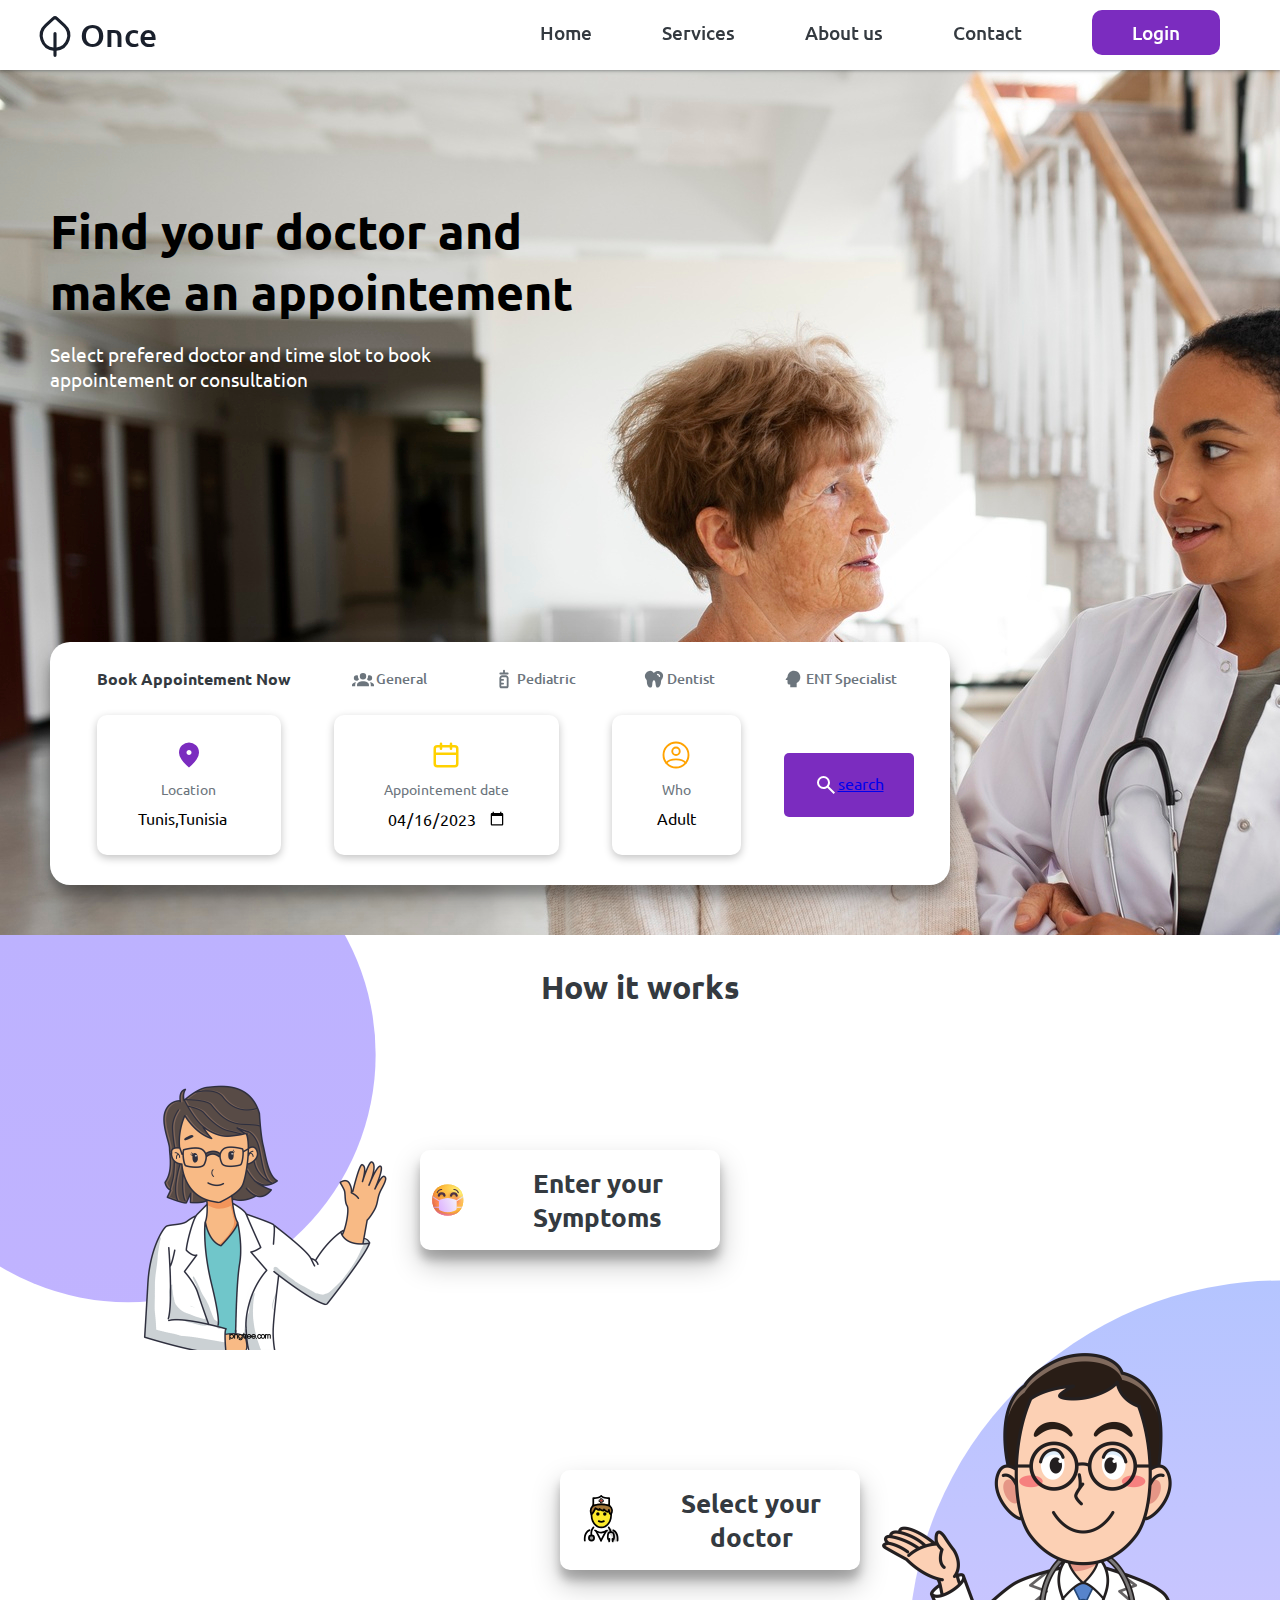
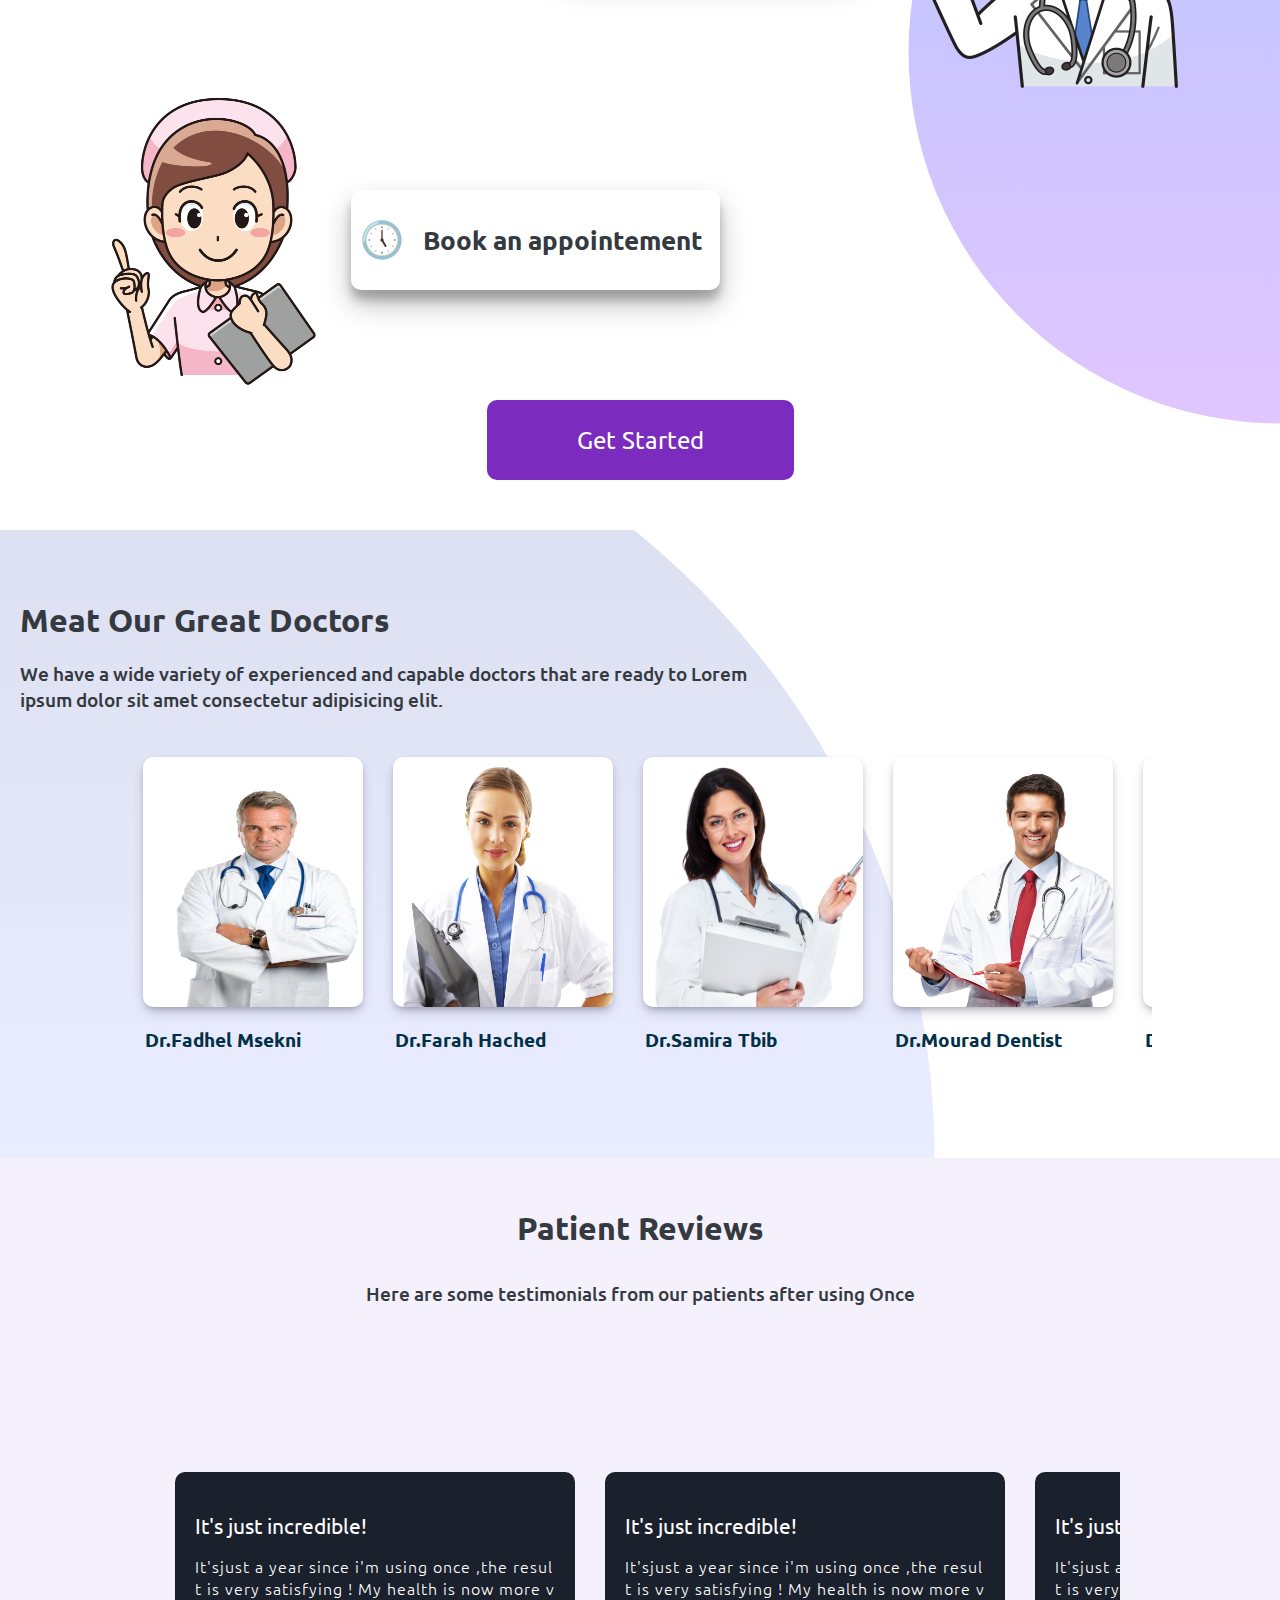
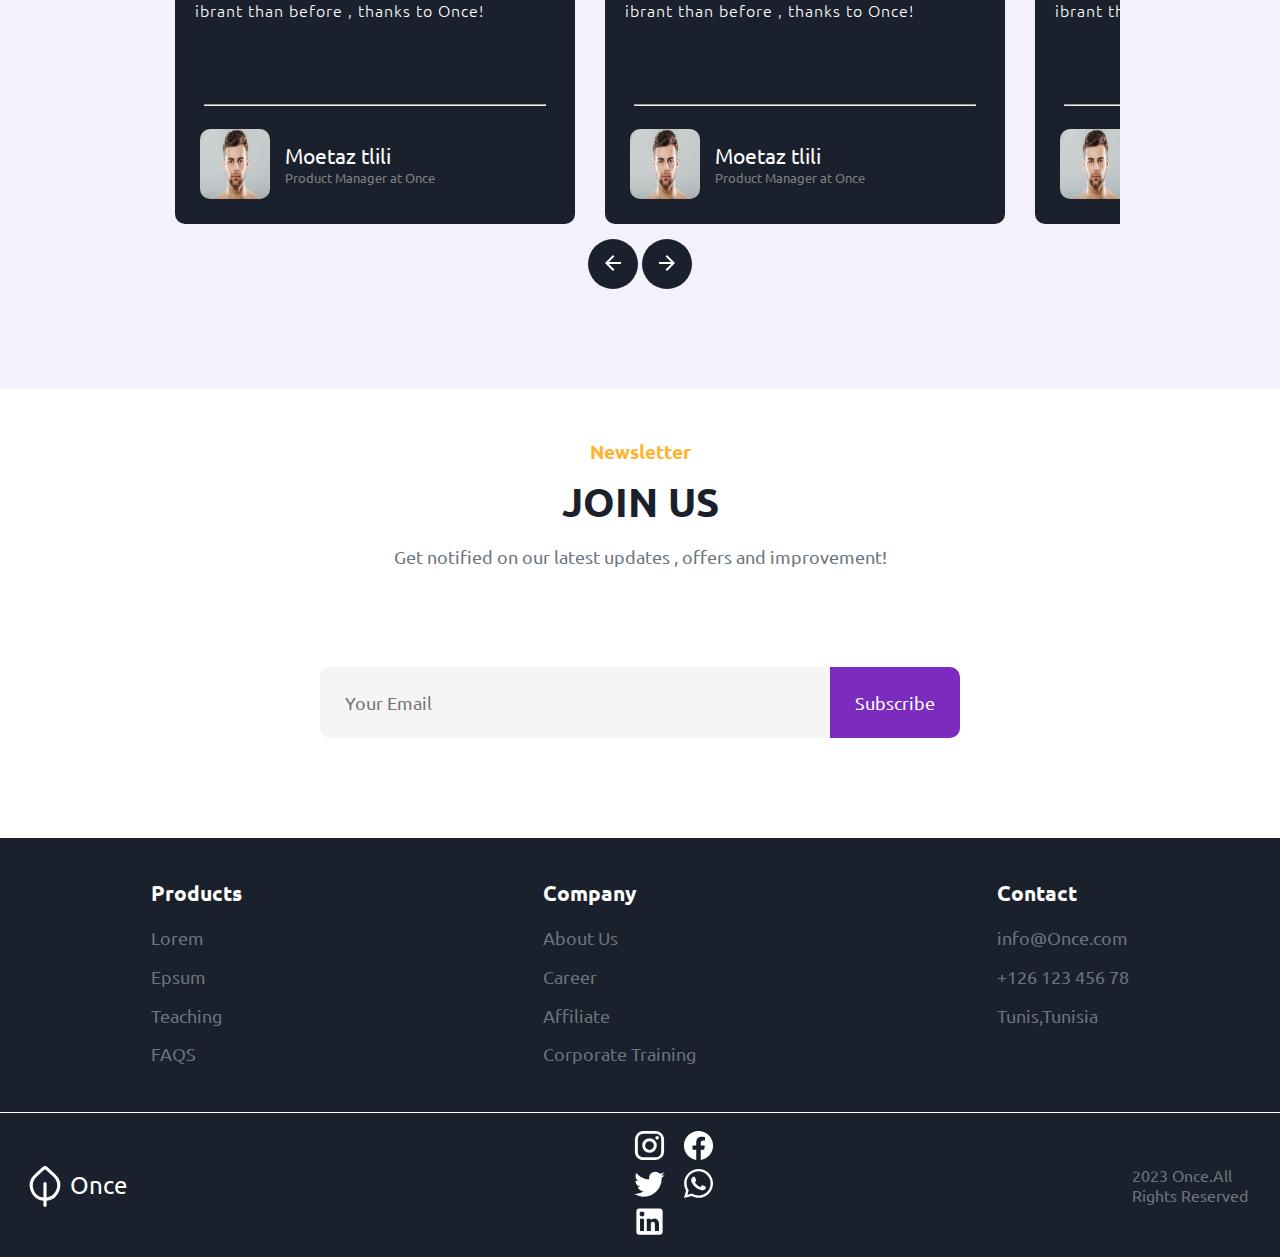
==== commit 85aa9f11: "updated" ====
--- a/index.html
+++ b/index.html
@@ -79,7 +79,7 @@
                         </div>
                         <div class="search">
                             <svg xmlns="http://www.w3.org/2000/svg" width="24" height="24" viewBox="0 0 24 24"><path fill="currentColor" d="m19.6 21l-6.3-6.3q-.75.6-1.725.95T9.5 16q-2.725 0-4.612-1.888T3 9.5q0-2.725 1.888-4.612T9.5 3q2.725 0 4.612 1.888T16 9.5q0 1.1-.35 2.075T14.7 13.3l6.3 6.3l-1.4 1.4ZM9.5 14q1.875 0 3.188-1.313T14 9.5q0-1.875-1.313-3.188T9.5 5Q7.625 5 6.312 6.313T5 9.5q0 1.875 1.313 3.188T9.5 14Z"/></svg>
-                            <div>search</div>
+                            <div> <a href="#">search</a></div>
 
                         </div>
                     </div>
@@ -109,7 +109,7 @@
                         <p>Book an appointement</p>
                     </div>
                 </div>
-                <button class="start"><span>Get Started</span></button>
+                <a href="#" class="start"><span>Get Started</span></a>
 
             </div>
             <div class="team">
@@ -165,85 +165,85 @@
                         <p class="rev">It'sjust a year since i'm using once ,the result is very satisfying ! My health is now more vibrant than before , thanks to Once!</p>
                         <hr>
                         <div class="id">
-                            <img src="assets/professional-african-female-doctor-hospital-medical-healthcare-business-doctor-service-africa.jpg" alt="">
-                            <div class="person">
-                                <div class="name">Moetaz tlili</div>
-                                <div class="job">Product Manager at Once</div>
-                            </div>
-                        </div>
-
-                    </div>
-                    <div class="card">
-                        <div class="title">It's just incredible!</div>
-                        <p class="rev">It'sjust a year since i'm using once ,the result is very satisfying ! My health is now more vibrant than before , thanks to Once!</p>
-                        <hr>
-                        <div class="id">
-                            <img src="assets/professional-african-female-doctor-hospital-medical-healthcare-business-doctor-service-africa.jpg" alt="">
-                            <div class="person">
-                                <div class="name">Moetaz tlili</div>
-                                <div class="job">Product Manager at Once</div>
-                            </div>
-                        </div>
-
-                    </div>
-                    <div class="card">
-                        <div class="title">It's just incredible!</div>
-                        <p class="rev">It'sjust a year since i'm using once ,the result is very satisfying ! My health is now more vibrant than before , thanks to Once!</p>
-                        <hr>
-                        <div class="id">
-                            <img src="assets/professional-african-female-doctor-hospital-medical-healthcare-business-doctor-service-africa.jpg" alt="">
-                            <div class="person">
-                                <div class="name">Moetaz tlili</div>
-                                <div class="job">Product Manager at Once</div>
-                            </div>
-                        </div>
-
-                    </div>
-                    <div class="card">
-                        <div class="title">It's just incredible!</div>
-                        <p class="rev">It'sjust a year since i'm using once ,the result is very satisfying ! My health is now more vibrant than before , thanks to Once!</p>
-                        <hr>
-                        <div class="id">
-                            <img src="assets/professional-african-female-doctor-hospital-medical-healthcare-business-doctor-service-africa.jpg" alt="">
-                            <div class="person">
-                                <div class="name">Moetaz tlili</div>
-                                <div class="job">Product Manager at Once</div>
-                            </div>
-                        </div>
-
-                    </div>
-                    <div class="card">
-                        <div class="title">It's just incredible!</div>
-                        <p class="rev">It'sjust a year since i'm using once ,the result is very satisfying ! My health is now more vibrant than before , thanks to Once!</p>
-                        <hr>
-                        <div class="id">
-                            <img src="assets/professional-african-female-doctor-hospital-medical-healthcare-business-doctor-service-africa.jpg" alt="">
-                            <div class="person">
-                                <div class="name">Moetaz tlili</div>
-                                <div class="job">Product Manager at Once</div>
-                            </div>
-                        </div>
-
-                    </div>
-                    <div class="card">
-                        <div class="title">It's just incredible!</div>
-                        <p class="rev">It'sjust a year since i'm using once ,the result is very satisfying ! My health is now more vibrant than before , thanks to Once!</p>
-                        <hr>
-                        <div class="id">
-                            <img src="assets/professional-african-female-doctor-hospital-medical-healthcare-business-doctor-service-africa.jpg" alt="">
-                            <div class="person">
-                                <div class="name">Moetaz tlili</div>
-                                <div class="job">Product Manager at Once</div>
-                            </div>
-                        </div>
-
-                    </div>
-                    <div class="card">
-                        <div class="title">It's just incredible!</div>
-                        <p class="rev">It'sjust a year since i'm using once ,the result is very satisfying ! My health is now more vibrant than before , thanks to Once!</p>
-                        <hr>
-                        <div class="id">
-                            <img src="assets/professional-african-female-doctor-hospital-medical-healthcare-business-doctor-service-africa.jpg" alt="">
+                            <img src="assets/reviewer.jpg" alt="img">
+                            <div class="person">
+                                <div class="name">Moetaz tlili</div>
+                                <div class="job">Product Manager at Once</div>
+                            </div>
+                        </div>
+
+                    </div>
+                    <div class="card">
+                        <div class="title">It's just incredible!</div>
+                        <p class="rev">It'sjust a year since i'm using once ,the result is very satisfying ! My health is now more vibrant than before , thanks to Once!</p>
+                        <hr>
+                        <div class="id">
+                            <img src="assets/reviewer.jpg" alt="">
+                            <div class="person">
+                                <div class="name">Moetaz tlili</div>
+                                <div class="job">Product Manager at Once</div>
+                            </div>
+                        </div>
+
+                    </div>
+                    <div class="card">
+                        <div class="title">It's just incredible!</div>
+                        <p class="rev">It'sjust a year since i'm using once ,the result is very satisfying ! My health is now more vibrant than before , thanks to Once!</p>
+                        <hr>
+                        <div class="id">
+                            <img src="assets/reviewer.jpg " alt="">
+                            <div class="person">
+                                <div class="name">Moetaz tlili</div>
+                                <div class="job">Product Manager at Once</div>
+                            </div>
+                        </div>
+
+                    </div>
+                    <div class="card">
+                        <div class="title">It's just incredible!</div>
+                        <p class="rev">It'sjust a year since i'm using once ,the result is very satisfying ! My health is now more vibrant than before , thanks to Once!</p>
+                        <hr>
+                        <div class="id">
+                            <img src="assets/reviewer.jpg" alt="">
+                            <div class="person">
+                                <div class="name">Moetaz tlili</div>
+                                <div class="job">Product Manager at Once</div>
+                            </div>
+                        </div>
+
+                    </div>
+                    <div class="card">
+                        <div class="title">It's just incredible!</div>
+                        <p class="rev">It'sjust a year since i'm using once ,the result is very satisfying ! My health is now more vibrant than before , thanks to Once!</p>
+                        <hr>
+                        <div class="id">
+                            <img src="assets/reviewer.jpg" alt="">
+                            <div class="person">
+                                <div class="name">Moetaz tlili</div>
+                                <div class="job">Product Manager at Once</div>
+                            </div>
+                        </div>
+
+                    </div>
+                    <div class="card">
+                        <div class="title">It's just incredible!</div>
+                        <p class="rev">It'sjust a year since i'm using once ,the result is very satisfying ! My health is now more vibrant than before , thanks to Once!</p>
+                        <hr>
+                        <div class="id">
+                            <img src="assets/reviewer.jpg" alt="">
+                            <div class="person">
+                                <div class="name">Moetaz tlili</div>
+                                <div class="job">Product Manager at Once</div>
+                            </div>
+                        </div>
+
+                    </div>
+                    <div class="card">
+                        <div class="title">It's just incredible!</div>
+                        <p class="rev">It'sjust a year since i'm using once ,the result is very satisfying ! My health is now more vibrant than before , thanks to Once!</p>
+                        <hr>
+                        <div class="id">
+                            <img src="assets/reviewer.jpg" alt="">
                             <div class="person">
                                 <div class="name">Moetaz tlili</div>
                                 <div class="job">Product Manager at Once</div>
@@ -288,13 +288,15 @@
             </div>
             <div class="social">
                 <div class="lg">
-                    <svg xmlns="http://www.w3.org/2000/svg" width="50" height="50" viewBox="0 0 16 16"><path fill="currentColor" d="M7.5 13.022V14.5a.5.5 0 0 0 1 0v-1.478a4.886 4.886 0 0 0 2.775-8.486l-2.437-2.2a1.25 1.25 0 0 0-1.676 0l-2.437 2.2A4.886 4.886 0 0 0 7.5 13.022Zm3.104-7.744A3.886 3.886 0 0 1 8.5 12.015V7.501a.5.5 0 0 0-1 0v4.514a3.886 3.886 0 0 1-2.105-6.737l2.437-2.2a.25.25 0 0 1 .336 0l2.437 2.2Z"/></svg>Once
-                </div>
-                <div class="sc"><svg xmlns="http://www.w3.org/2000/svg" width="35" height="35" viewBox="0 0 24 24"><path fill="currentColor" d="M7.8 2h8.4C19.4 2 22 4.6 22 7.8v8.4a5.8 5.8 0 0 1-5.8 5.8H7.8C4.6 22 2 19.4 2 16.2V7.8A5.8 5.8 0 0 1 7.8 2m-.2 2A3.6 3.6 0 0 0 4 7.6v8.8C4 18.39 5.61 20 7.6 20h8.8a3.6 3.6 0 0 0 3.6-3.6V7.6C20 5.61 18.39 4 16.4 4H7.6m9.65 1.5a1.25 1.25 0 0 1 1.25 1.25A1.25 1.25 0 0 1 17.25 8A1.25 1.25 0 0 1 16 6.75a1.25 1.25 0 0 1 1.25-1.25M12 7a5 5 0 0 1 5 5a5 5 0 0 1-5 5a5 5 0 0 1-5-5a5 5 0 0 1 5-5m0 2a3 3 0 0 0-3 3a3 3 0 0 0 3 3a3 3 0 0 0 3-3a3 3 0 0 0-3-3Z"/></svg>
-                    <svg xmlns="http://www.w3.org/2000/svg" width="35" height="35" viewBox="0 0 24 24"><path fill="currentColor" d="M12 2.04c-5.5 0-10 4.49-10 10.02c0 5 3.66 9.15 8.44 9.9v-7H7.9v-2.9h2.54V9.85c0-2.51 1.49-3.89 3.78-3.89c1.09 0 2.23.19 2.23.19v2.47h-1.26c-1.24 0-1.63.77-1.63 1.56v1.88h2.78l-.45 2.9h-2.33v7a10 10 0 0 0 8.44-9.9c0-5.53-4.5-10.02-10-10.02Z"/></svg>
-                    <svg xmlns="http://www.w3.org/2000/svg" width="35" height="35" viewBox="0 0 24 24"><path fill="currentColor" d="M22.46 6c-.77.35-1.6.58-2.46.69c.88-.53 1.56-1.37 1.88-2.38c-.83.5-1.75.85-2.72 1.05C18.37 4.5 17.26 4 16 4c-2.35 0-4.27 1.92-4.27 4.29c0 .34.04.67.11.98C8.28 9.09 5.11 7.38 3 4.79c-.37.63-.58 1.37-.58 2.15c0 1.49.75 2.81 1.91 3.56c-.71 0-1.37-.2-1.95-.5v.03c0 2.08 1.48 3.82 3.44 4.21a4.22 4.22 0 0 1-1.93.07a4.28 4.28 0 0 0 4 2.98a8.521 8.521 0 0 1-5.33 1.84c-.34 0-.68-.02-1.02-.06C3.44 20.29 5.7 21 8.12 21C16 21 20.33 14.46 20.33 8.79c0-.19 0-.37-.01-.56c.84-.6 1.56-1.36 2.14-2.23Z"/></svg>
-                    <svg xmlns="http://www.w3.org/2000/svg" width="35" height="35" viewBox="0 0 24 24"><path fill="currentColor" d="M12.04 2c-5.46 0-9.91 4.45-9.91 9.91c0 1.75.46 3.45 1.32 4.95L2.05 22l5.25-1.38c1.45.79 3.08 1.21 4.74 1.21c5.46 0 9.91-4.45 9.91-9.91c0-2.65-1.03-5.14-2.9-7.01A9.816 9.816 0 0 0 12.04 2m.01 1.67c2.2 0 4.26.86 5.82 2.42a8.225 8.225 0 0 1 2.41 5.83c0 4.54-3.7 8.23-8.24 8.23c-1.48 0-2.93-.39-4.19-1.15l-.3-.17l-3.12.82l.83-3.04l-.2-.32a8.188 8.188 0 0 1-1.26-4.38c.01-4.54 3.7-8.24 8.25-8.24M8.53 7.33c-.16 0-.43.06-.66.31c-.22.25-.87.86-.87 2.07c0 1.22.89 2.39 1 2.56c.14.17 1.76 2.67 4.25 3.73c.59.27 1.05.42 1.41.53c.59.19 1.13.16 1.56.1c.48-.07 1.46-.6 1.67-1.18c.21-.58.21-1.07.15-1.18c-.07-.1-.23-.16-.48-.27c-.25-.14-1.47-.74-1.69-.82c-.23-.08-.37-.12-.56.12c-.16.25-.64.81-.78.97c-.15.17-.29.19-.53.07c-.26-.13-1.06-.39-2-1.23c-.74-.66-1.23-1.47-1.38-1.72c-.12-.24-.01-.39.11-.5c.11-.11.27-.29.37-.44c.13-.14.17-.25.25-.41c.08-.17.04-.31-.02-.43c-.06-.11-.56-1.35-.77-1.84c-.2-.48-.4-.42-.56-.43c-.14 0-.3-.01-.47-.01Z"/></svg>
-                    <svg xmlns="http://www.w3.org/2000/svg" width="35" height="35" viewBox="0 0 24 24"><path fill="currentColor" d="M19 3a2 2 0 0 1 2 2v14a2 2 0 0 1-2 2H5a2 2 0 0 1-2-2V5a2 2 0 0 1 2-2h14m-.5 15.5v-5.3a3.26 3.26 0 0 0-3.26-3.26c-.85 0-1.84.52-2.32 1.3v-1.11h-2.79v8.37h2.79v-4.93c0-.77.62-1.4 1.39-1.4a1.4 1.4 0 0 1 1.4 1.4v4.93h2.79M6.88 8.56a1.68 1.68 0 0 0 1.68-1.68c0-.93-.75-1.69-1.68-1.69a1.69 1.69 0 0 0-1.69 1.69c0 .93.76 1.68 1.69 1.68m1.39 9.94v-8.37H5.5v8.37h2.77Z"/></svg>
+                    <a href="#"><svg xmlns="http://www.w3.org/2000/svg" width="50" height="50" viewBox="0 0 16 16"><path fill="currentColor" d="M7.5 13.022V14.5a.5.5 0 0 0 1 0v-1.478a4.886 4.886 0 0 0 2.775-8.486l-2.437-2.2a1.25 1.25 0 0 0-1.676 0l-2.437 2.2A4.886 4.886 0 0 0 7.5 13.022Zm3.104-7.744A3.886 3.886 0 0 1 8.5 12.015V7.501a.5.5 0 0 0-1 0v4.514a3.886 3.886 0 0 1-2.105-6.737l2.437-2.2a.25.25 0 0 1 .336 0l2.437 2.2Z"/></svg>Once</a>
+                </div>
+                <div class="sc"><a href="https://www.instagram.com/" target="_blank"><svg xmlns="http://www.w3.org/2000/svg" width="35" height="35" viewBox="0 0 24 24"><path fill="currentColor" d="M7.8 2h8.4C19.4 2 22 4.6 22 7.8v8.4a5.8 5.8 0 0 1-5.8 5.8H7.8C4.6 22 2 19.4 2 16.2V7.8A5.8 5.8 0 0 1 7.8 2m-.2 2A3.6 3.6 0 0 0 4 7.6v8.8C4 18.39 5.61 20 7.6 20h8.8a3.6 3.6 0 0 0 3.6-3.6V7.6C20 5.61 18.39 4 16.4 4H7.6m9.65 1.5a1.25 1.25 0 0 1 1.25 1.25A1.25 1.25 0 0 1 17.25 8A1.25 1.25 0 0 1 16 6.75a1.25 1.25 0 0 1 1.25-1.25M12 7a5 5 0 0 1 5 5a5 5 0 0 1-5 5a5 5 0 0 1-5-5a5 5 0 0 1 5-5m0 2a3 3 0 0 0-3 3a3 3 0 0 0 3 3a3 3 0 0 0 3-3a3 3 0 0 0-3-3Z"/></svg>
+                    </a>
+                    <a href="https://www.facebook.com/" target="_blank"><svg xmlns="http://www.w3.org/2000/svg" width="35" height="35" viewBox="0 0 24 24"><path fill="currentColor" d="M12 2.04c-5.5 0-10 4.49-10 10.02c0 5 3.66 9.15 8.44 9.9v-7H7.9v-2.9h2.54V9.85c0-2.51 1.49-3.89 3.78-3.89c1.09 0 2.23.19 2.23.19v2.47h-1.26c-1.24 0-1.63.77-1.63 1.56v1.88h2.78l-.45 2.9h-2.33v7a10 10 0 0 0 8.44-9.9c0-5.53-4.5-10.02-10-10.02Z"/></svg>
+                    </a>
+                    <a href="https://www.twitter.com/" target="_blank"><svg xmlns="http://www.w3.org/2000/svg" width="35" height="35" viewBox="0 0 24 24"><path fill="currentColor" d="M22.46 6c-.77.35-1.6.58-2.46.69c.88-.53 1.56-1.37 1.88-2.38c-.83.5-1.75.85-2.72 1.05C18.37 4.5 17.26 4 16 4c-2.35 0-4.27 1.92-4.27 4.29c0 .34.04.67.11.98C8.28 9.09 5.11 7.38 3 4.79c-.37.63-.58 1.37-.58 2.15c0 1.49.75 2.81 1.91 3.56c-.71 0-1.37-.2-1.95-.5v.03c0 2.08 1.48 3.82 3.44 4.21a4.22 4.22 0 0 1-1.93.07a4.28 4.28 0 0 0 4 2.98a8.521 8.521 0 0 1-5.33 1.84c-.34 0-.68-.02-1.02-.06C3.44 20.29 5.7 21 8.12 21C16 21 20.33 14.46 20.33 8.79c0-.19 0-.37-.01-.56c.84-.6 1.56-1.36 2.14-2.23Z"/></svg></a>
+                    <a href="https://www.whatsapp.com/" target="_blank"><svg xmlns="http://www.w3.org/2000/svg" width="35" height="35" viewBox="0 0 24 24"><path fill="currentColor" d="M12.04 2c-5.46 0-9.91 4.45-9.91 9.91c0 1.75.46 3.45 1.32 4.95L2.05 22l5.25-1.38c1.45.79 3.08 1.21 4.74 1.21c5.46 0 9.91-4.45 9.91-9.91c0-2.65-1.03-5.14-2.9-7.01A9.816 9.816 0 0 0 12.04 2m.01 1.67c2.2 0 4.26.86 5.82 2.42a8.225 8.225 0 0 1 2.41 5.83c0 4.54-3.7 8.23-8.24 8.23c-1.48 0-2.93-.39-4.19-1.15l-.3-.17l-3.12.82l.83-3.04l-.2-.32a8.188 8.188 0 0 1-1.26-4.38c.01-4.54 3.7-8.24 8.25-8.24M8.53 7.33c-.16 0-.43.06-.66.31c-.22.25-.87.86-.87 2.07c0 1.22.89 2.39 1 2.56c.14.17 1.76 2.67 4.25 3.73c.59.27 1.05.42 1.41.53c.59.19 1.13.16 1.56.1c.48-.07 1.46-.6 1.67-1.18c.21-.58.21-1.07.15-1.18c-.07-.1-.23-.16-.48-.27c-.25-.14-1.47-.74-1.69-.82c-.23-.08-.37-.12-.56.12c-.16.25-.64.81-.78.97c-.15.17-.29.19-.53.07c-.26-.13-1.06-.39-2-1.23c-.74-.66-1.23-1.47-1.38-1.72c-.12-.24-.01-.39.11-.5c.11-.11.27-.29.37-.44c.13-.14.17-.25.25-.41c.08-.17.04-.31-.02-.43c-.06-.11-.56-1.35-.77-1.84c-.2-.48-.4-.42-.56-.43c-.14 0-.3-.01-.47-.01Z"/></svg></a>
+                    <a href="https://www.linkedin.com/" target="_blank"><svg xmlns="http://www.w3.org/2000/svg" width="35" height="35" viewBox="0 0 24 24"><path fill="currentColor" d="M19 3a2 2 0 0 1 2 2v14a2 2 0 0 1-2 2H5a2 2 0 0 1-2-2V5a2 2 0 0 1 2-2h14m-.5 15.5v-5.3a3.26 3.26 0 0 0-3.26-3.26c-.85 0-1.84.52-2.32 1.3v-1.11h-2.79v8.37h2.79v-4.93c0-.77.62-1.4 1.39-1.4a1.4 1.4 0 0 1 1.4 1.4v4.93h2.79M6.88 8.56a1.68 1.68 0 0 0 1.68-1.68c0-.93-.75-1.69-1.68-1.69a1.69 1.69 0 0 0-1.69 1.69c0 .93.76 1.68 1.69 1.68m1.39 9.94v-8.37H5.5v8.37h2.77Z"/></svg></a>
                 </div>
                 <div class="right">2023 Once.All Rights Reserved</div>
             </div>
--- a/css/section-work.css
+++ b/css/section-work.css
@@ -79,6 +79,7 @@
 }
 
 .work .start {
+    text-decoration: none;
     position: relative;
     background-color: #7b2cbf;
     font-size: 1.5em;
--- a/css/footer-sc.css
+++ b/css/footer-sc.css
@@ -12,12 +12,14 @@
     color: white;
 }
 
-.social .lg {
+.social .lg a {
     display: flex;
     flex-direction: row;
     align-items: center;
     font-size: 1.5em;
     margin-right: 500px;
+    text-decoration: none;
+    color: white;
 }
 
 .social .sc {
@@ -32,6 +34,11 @@
     cursor: pointer;
 }
 
+.social .sc a {
+    text-decoration: none;
+    color: white;
+}
+
 .social .right {
     margin-left: 15px;
     color: #6c757d;
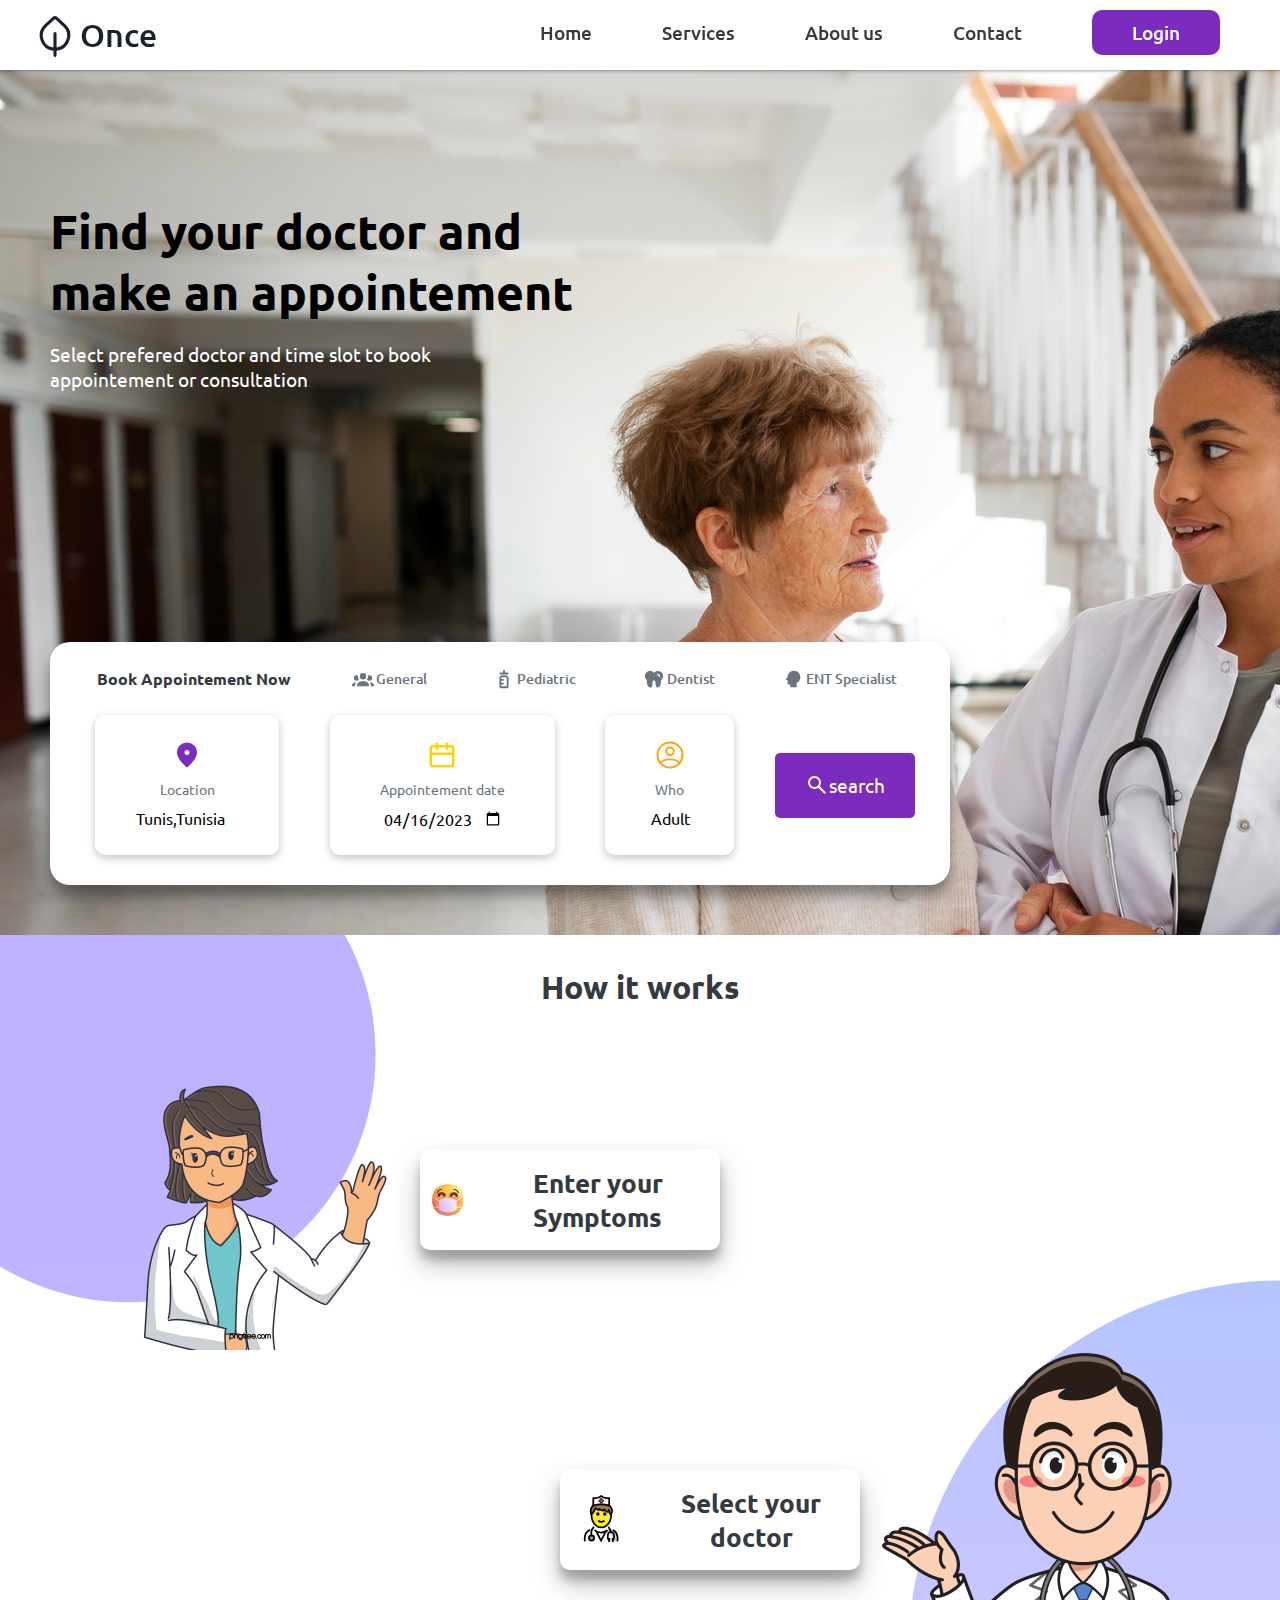
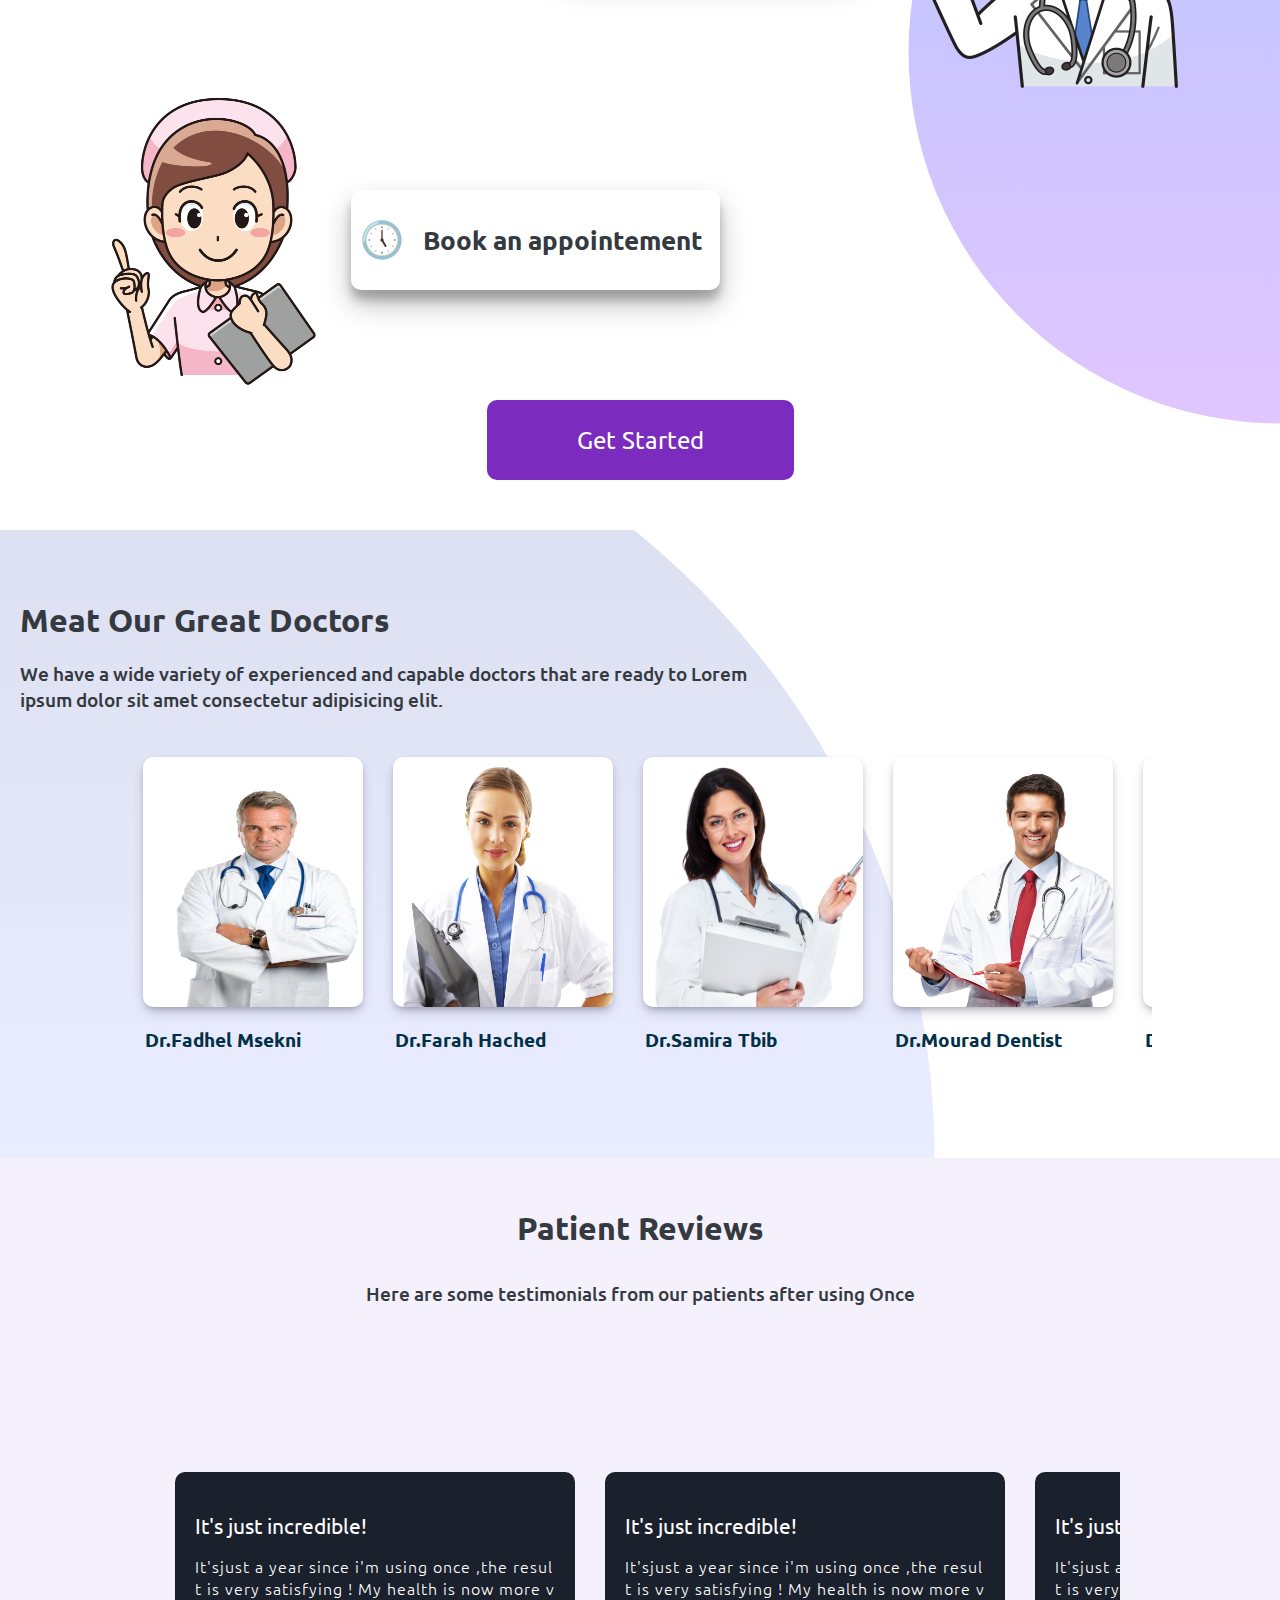
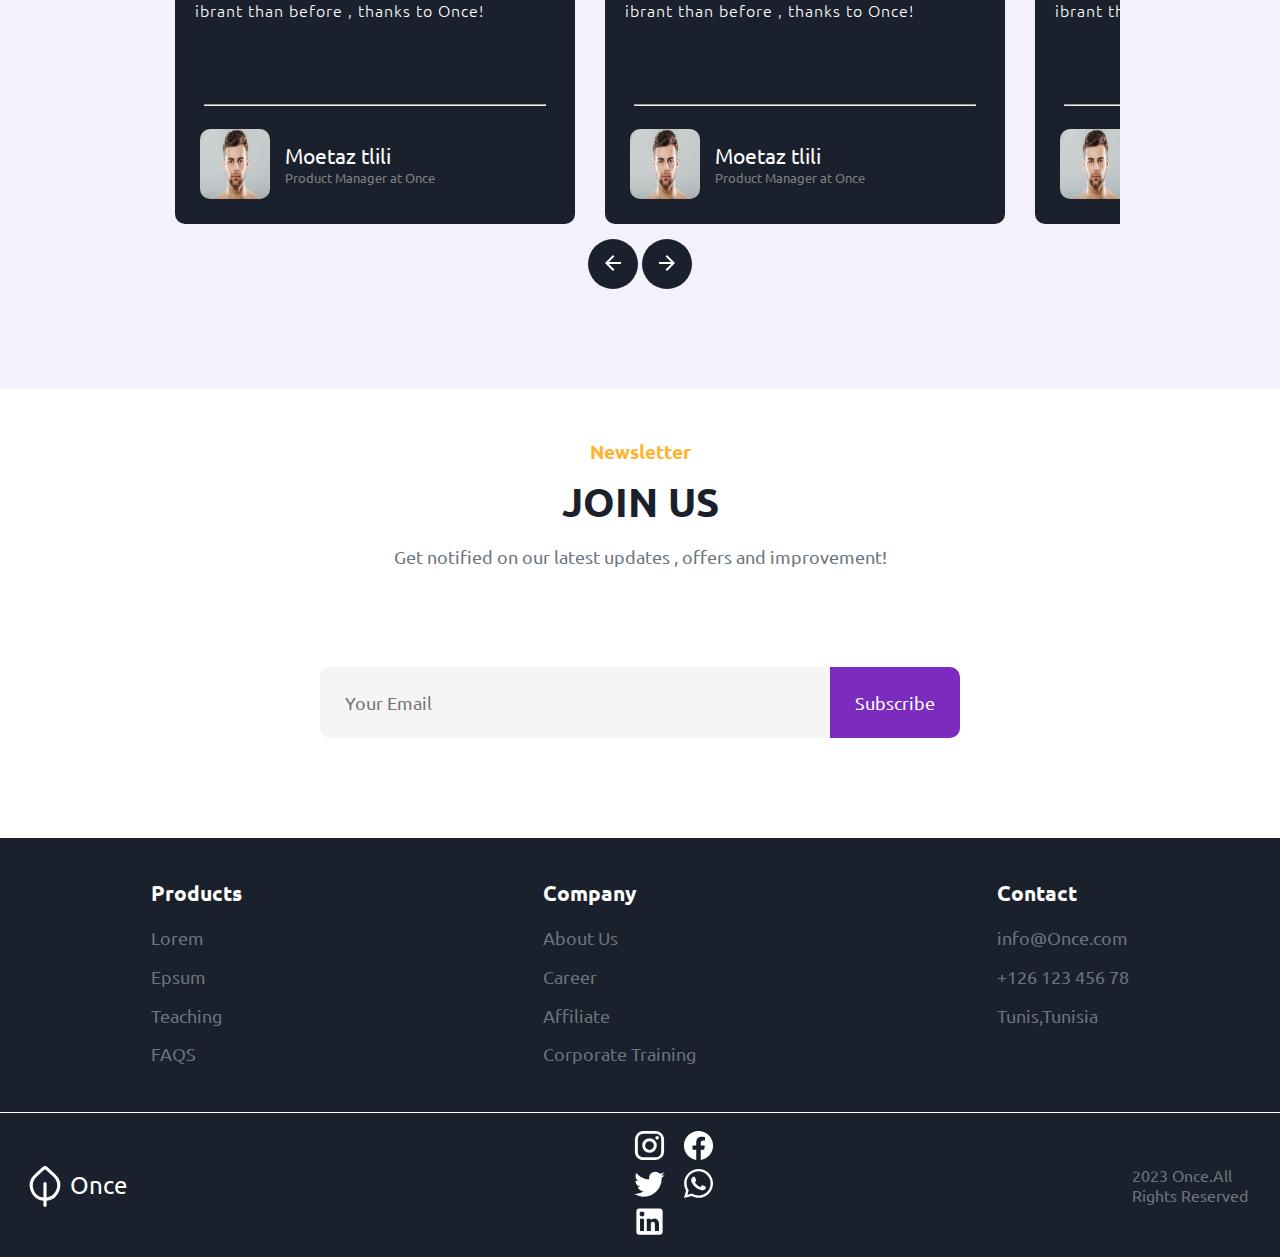
==== commit f00e25bb: "updated" ====
--- a/index.html
+++ b/index.html
@@ -31,8 +31,8 @@
                 <li><a href="#" class="btn">Home</a></li>
                 <li><a href="#" class="btn">Services</a></li>
                 <li><a href="#" class="btn">About us</a></li>
-                <li><a href="#" class="btn">Contact</a></li>
-                <li><a href="#" id="login">Login</a></li>
+                <li><a href="#contact" class="btn">Contact</a></li>
+                <li><a href="html/login.html" target="_blank" id="login">Login</a></li>
             </ul>
         </nav>
         <section>
@@ -78,8 +78,9 @@
                         </select>
                         </div>
                         <div class="search">
-                            <svg xmlns="http://www.w3.org/2000/svg" width="24" height="24" viewBox="0 0 24 24"><path fill="currentColor" d="m19.6 21l-6.3-6.3q-.75.6-1.725.95T9.5 16q-2.725 0-4.612-1.888T3 9.5q0-2.725 1.888-4.612T9.5 3q2.725 0 4.612 1.888T16 9.5q0 1.1-.35 2.075T14.7 13.3l6.3 6.3l-1.4 1.4ZM9.5 14q1.875 0 3.188-1.313T14 9.5q0-1.875-1.313-3.188T9.5 5Q7.625 5 6.312 6.313T5 9.5q0 1.875 1.313 3.188T9.5 14Z"/></svg>
-                            <div> <a href="#">search</a></div>
+                            <a href="html/search.html"><svg xmlns="http://www.w3.org/2000/svg" width="24" height="24" viewBox="0 0 24 24"><path fill="currentColor" d="m19.6 21l-6.3-6.3q-.75.6-1.725.95T9.5 16q-2.725 0-4.612-1.888T3 9.5q0-2.725 1.888-4.612T9.5 3q2.725 0 4.612 1.888T16 9.5q0 1.1-.35 2.075T14.7 13.3l6.3 6.3l-1.4 1.4ZM9.5 14q1.875 0 3.188-1.313T14 9.5q0-1.875-1.313-3.188T9.5 5Q7.625 5 6.312 6.313T5 9.5q0 1.875 1.313 3.188T9.5 14Z"/></svg>
+                            search
+                            </a>
 
                         </div>
                     </div>
@@ -280,7 +281,7 @@
                     <p class="pr">Corporate Training</p>
                 </div>
                 <div class="spot">
-                    <p class="heading">Contact</p>
+                    <p class="heading" id="contact">Contact</p>
                     <p class="pr">info@Once.com</p>
                     <p class="pr">+126 123 456 78</p>
                     <p class="pr">Tunis,Tunisia</p>
--- a/css/section-intro.css
+++ b/css/section-intro.css
@@ -169,10 +169,16 @@
     font-weight: 400;
 }
 
-.intro .card .card_body .search {
+.intro .card .card_body .search a {
     display: flex;
     flex-direction: row;
-    justify-content: space-between;
+    justify-content: center;
+    text-decoration: none;
+    color: white;
+    font-size: 1.2em;
+}
+
+.intro .card .card_body .search {
     align-self: center;
     border: none;
     border-radius: 5px;
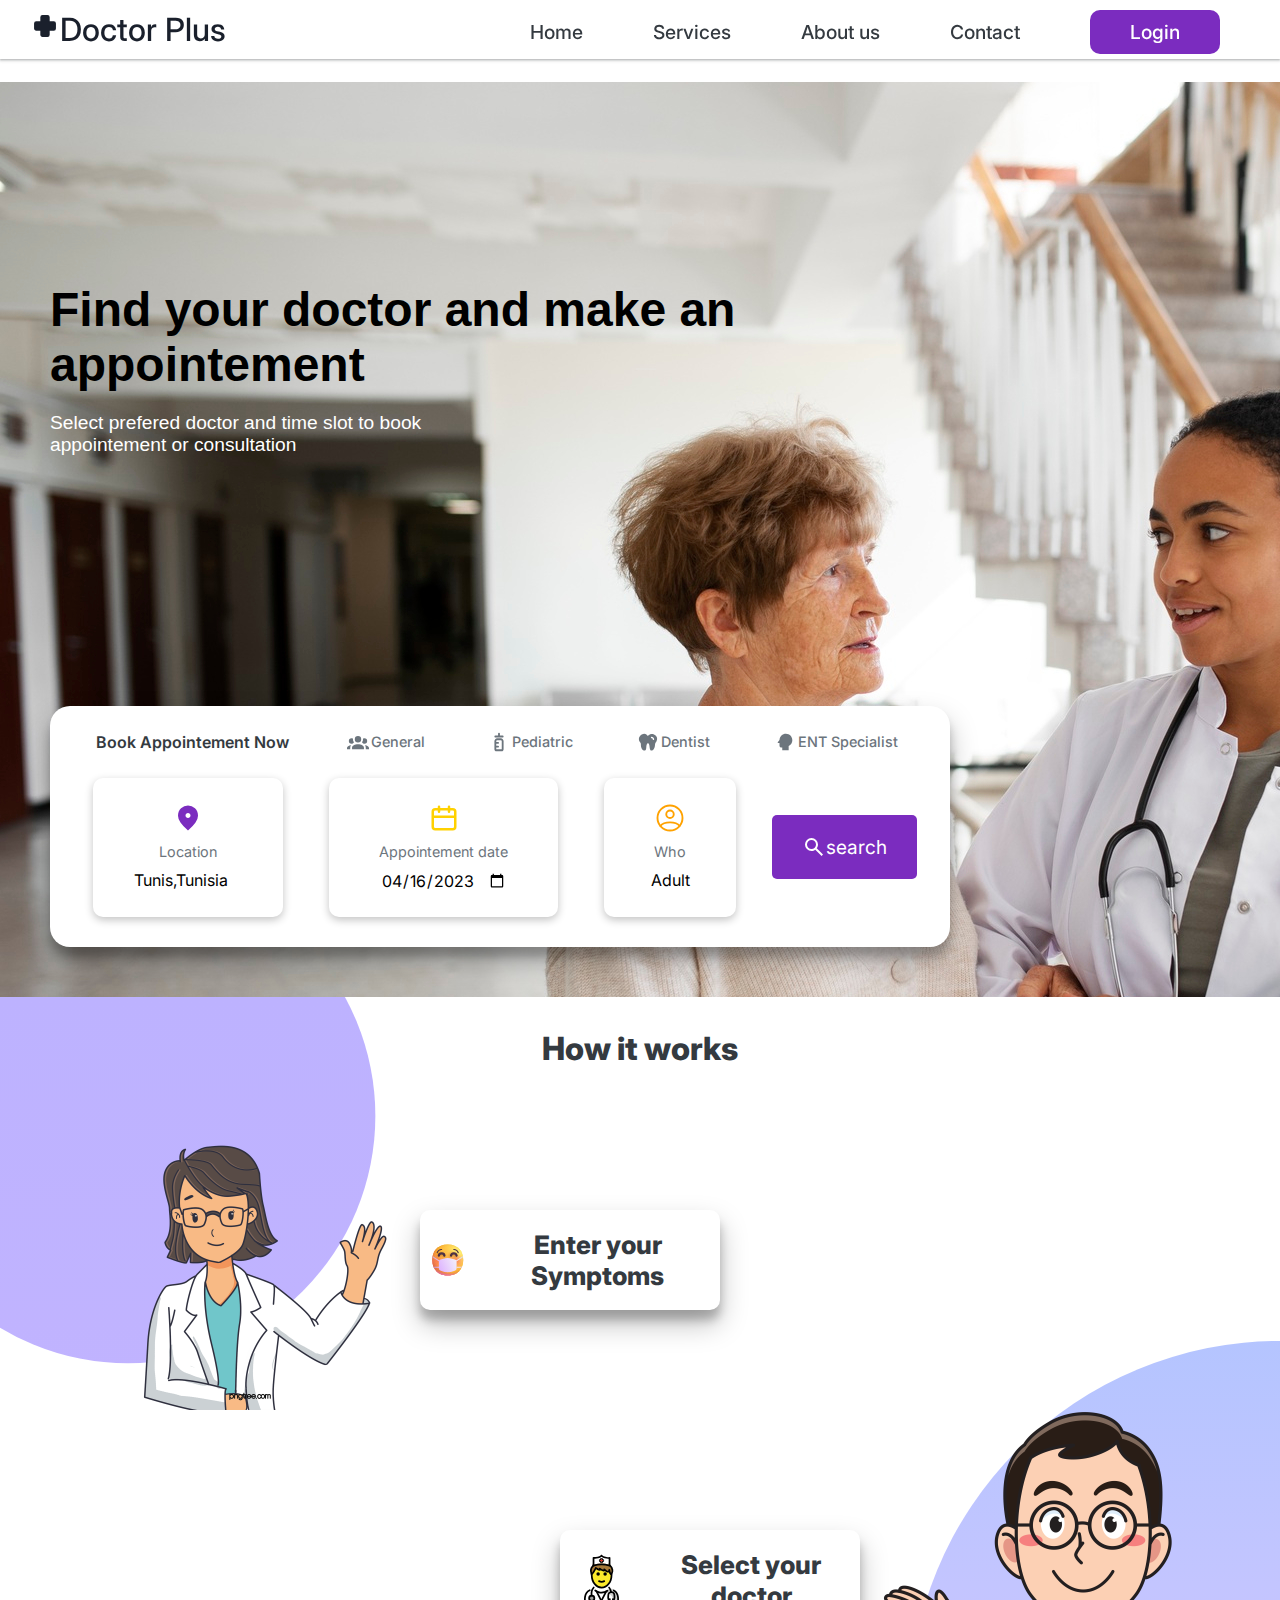
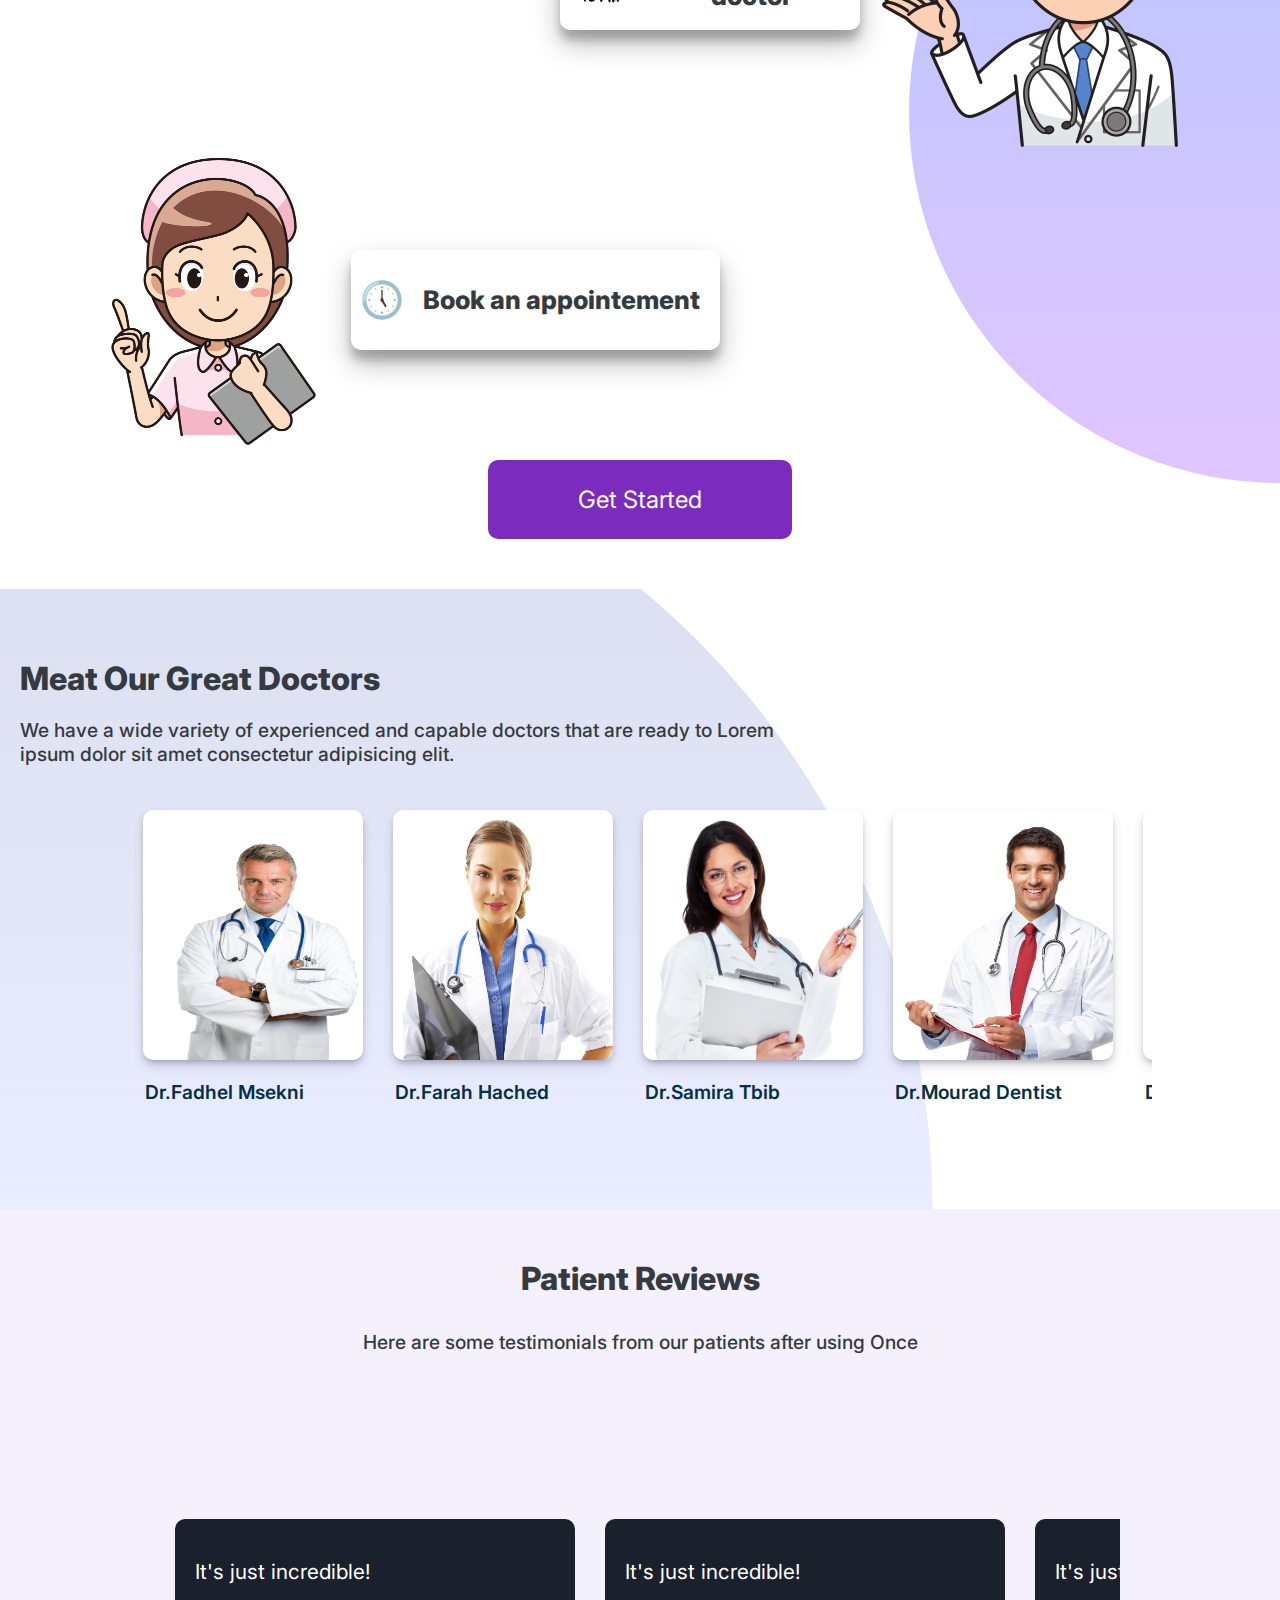
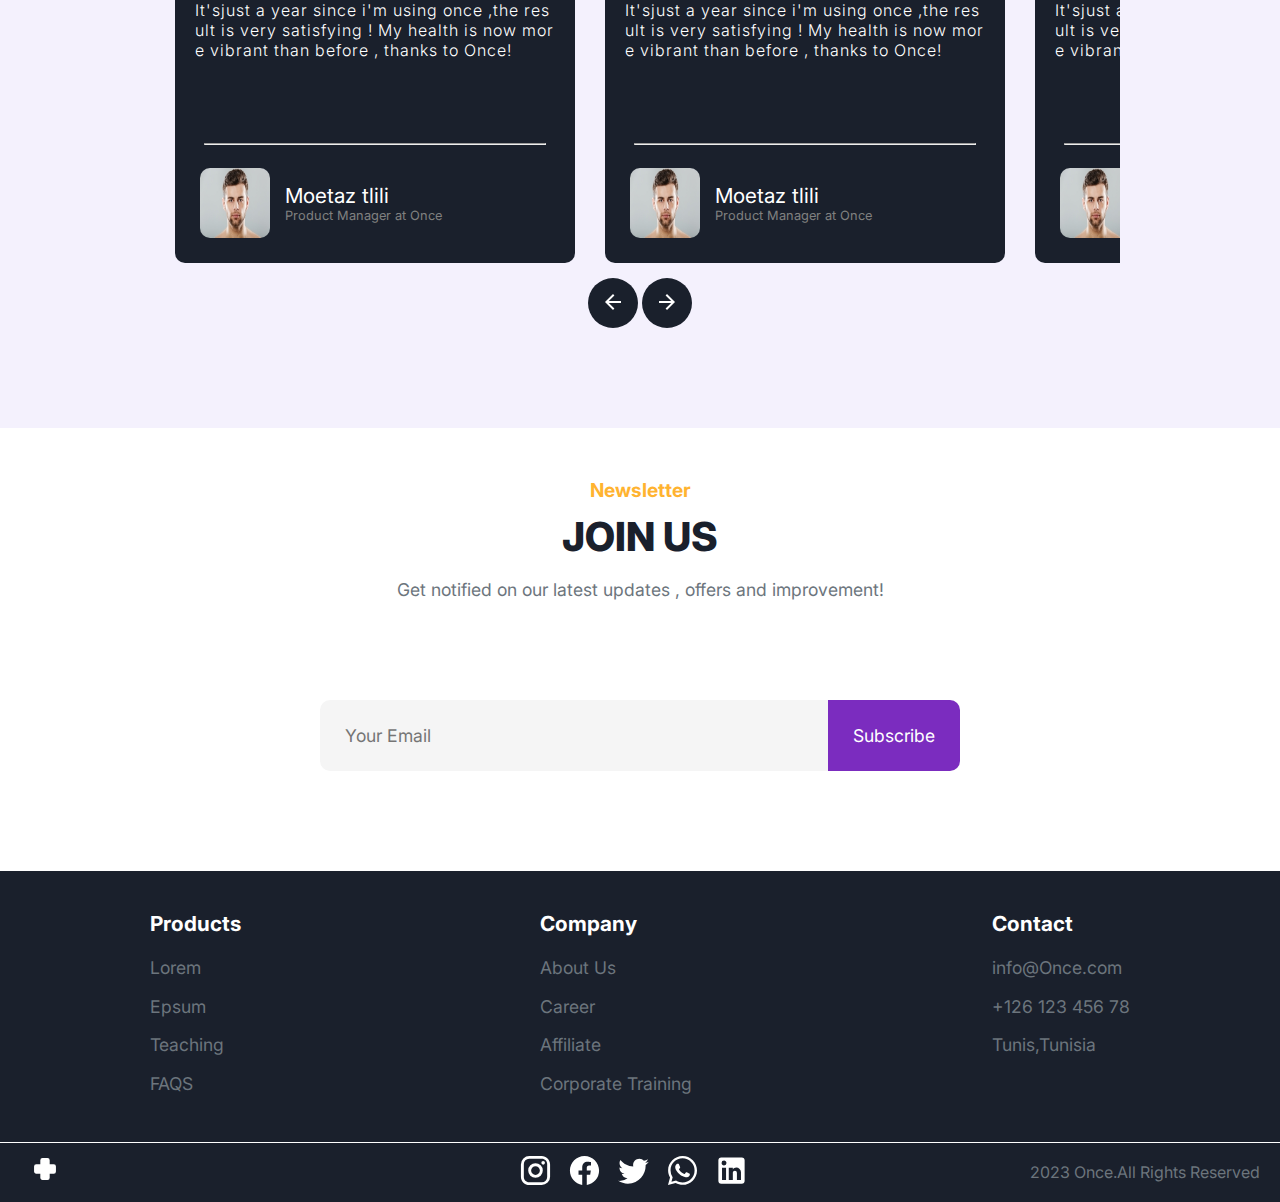
==== commit ab4ca6c1: "UPDATE" ====
--- a/index.html
+++ b/index.html
@@ -7,7 +7,7 @@
     <meta name="viewport" content="width=device-width, initial-scale=1.0">
     <link rel="preconnect" href="https://fonts.googleapis.com">
     <link rel="preconnect" href="https://fonts.gstatic.com" crossorigin>
-    <link href="https://fonts.googleapis.com/css2?family=Ubuntu:wght@300;400;500;700&display=swap" rel="stylesheet">
+    <link href="https://fonts.googleapis.com/css2?family=Inter:wght@100;200;300;400;500;600;700;800;900&display=swap" rel="stylesheet">
     <link rel="preconnect" href="https://fonts.googleapis.com">
     <link rel="preconnect" href="https://fonts.gstatic.com" crossorigin>
     <link href="https://fonts.googleapis.com/css2?family=Lato:wght@400;700&display=swap" rel="stylesheet">
@@ -26,7 +26,10 @@
 <body>
     <div class="page">
         <nav>
-            <div class="logo"><svg xmlns="http://www.w3.org/2000/svg" width="50" height="50" viewBox="0 0 16 16"><path fill="#1a202c" d="M7.5 13.022V14.5a.5.5 0 0 0 1 0v-1.478a4.886 4.886 0 0 0 2.775-8.486l-2.437-2.2a1.25 1.25 0 0 0-1.676 0l-2.437 2.2A4.886 4.886 0 0 0 7.5 13.022Zm3.104-7.744A3.886 3.886 0 0 1 8.5 12.015V7.501a.5.5 0 0 0-1 0v4.514a3.886 3.886 0 0 1-2.105-6.737l2.437-2.2a.25.25 0 0 1 .336 0l2.437 2.2Z"/></svg>Once</div>
+            <div class="logo">
+                <div class="back"><svg xmlns="http://www.w3.org/2000/svg" width="30" height="30" viewBox="0 0 24 24"><path fill="currentColor" d="M10 3.25A1.75 1.75 0 0 0 8.25 5v3.25H5A1.75 1.75 0 0 0 3.25 10v4c0 .966.784 1.75 1.75 1.75h3.25V19c0 .966.784 1.75 1.75 1.75h4A1.75 1.75 0 0 0 15.75 19v-3.25H19A1.75 1.75 0 0 0 20.75 14v-4A1.75 1.75 0 0 0 19 8.25h-3.25V5A1.75 1.75 0 0 0 14 3.25h-4Z"/></svg></div>
+                <div class="text">Doctor Plus</div>
+            </div>
             <ul>
                 <li><a href="#" class="btn">Home</a></li>
                 <li><a href="#" class="btn">Services</a></li>
@@ -160,7 +163,7 @@
             <div class="review">
                 <p class="heading">Patient Reviews</p>
                 <p class="subtext">Here are some testimonials from our patients after using Once </p>
-                <div class="wrap" id="container">
+                <div class="wrap" id="container" class="scrolling-wrapperr">
                     <div class="card">
                         <div class="title">It's just incredible!</div>
                         <p class="rev">It'sjust a year since i'm using once ,the result is very satisfying ! My health is now more vibrant than before , thanks to Once!</p>
@@ -289,7 +292,10 @@
             </div>
             <div class="social">
                 <div class="lg">
-                    <a href="#"><svg xmlns="http://www.w3.org/2000/svg" width="50" height="50" viewBox="0 0 16 16"><path fill="currentColor" d="M7.5 13.022V14.5a.5.5 0 0 0 1 0v-1.478a4.886 4.886 0 0 0 2.775-8.486l-2.437-2.2a1.25 1.25 0 0 0-1.676 0l-2.437 2.2A4.886 4.886 0 0 0 7.5 13.022Zm3.104-7.744A3.886 3.886 0 0 1 8.5 12.015V7.501a.5.5 0 0 0-1 0v4.514a3.886 3.886 0 0 1-2.105-6.737l2.437-2.2a.25.25 0 0 1 .336 0l2.437 2.2Z"/></svg>Once</a>
+                    <div class="logo">
+                        <div class="back"><svg xmlns="http://www.w3.org/2000/svg" width="30" height="30" viewBox="0 0 24 24"><path fill="white" d="M10 3.25A1.75 1.75 0 0 0 8.25 5v3.25H5A1.75 1.75 0 0 0 3.25 10v4c0 .966.784 1.75 1.75 1.75h3.25V19c0 .966.784 1.75 1.75 1.75h4A1.75 1.75 0 0 0 15.75 19v-3.25H19A1.75 1.75 0 0 0 20.75 14v-4A1.75 1.75 0 0 0 19 8.25h-3.25V5A1.75 1.75 0 0 0 14 3.25h-4Z"/></svg></div>
+                        <div class="text">Doctor Plus</div>
+                    </div>
                 </div>
                 <div class="sc"><a href="https://www.instagram.com/" target="_blank"><svg xmlns="http://www.w3.org/2000/svg" width="35" height="35" viewBox="0 0 24 24"><path fill="currentColor" d="M7.8 2h8.4C19.4 2 22 4.6 22 7.8v8.4a5.8 5.8 0 0 1-5.8 5.8H7.8C4.6 22 2 19.4 2 16.2V7.8A5.8 5.8 0 0 1 7.8 2m-.2 2A3.6 3.6 0 0 0 4 7.6v8.8C4 18.39 5.61 20 7.6 20h8.8a3.6 3.6 0 0 0 3.6-3.6V7.6C20 5.61 18.39 4 16.4 4H7.6m9.65 1.5a1.25 1.25 0 0 1 1.25 1.25A1.25 1.25 0 0 1 17.25 8A1.25 1.25 0 0 1 16 6.75a1.25 1.25 0 0 1 1.25-1.25M12 7a5 5 0 0 1 5 5a5 5 0 0 1-5 5a5 5 0 0 1-5-5a5 5 0 0 1 5-5m0 2a3 3 0 0 0-3 3a3 3 0 0 0 3 3a3 3 0 0 0 3-3a3 3 0 0 0-3-3Z"/></svg>
                     </a>
--- a/css/style.css
+++ b/css/style.css
@@ -1,6 +1,6 @@
 * {
     box-sizing: border-box;
-    font-family: 'Ubuntu', sans-serif;
+    font-family: 'Inter', sans-serif;
 }
 
 body {
@@ -15,7 +15,6 @@
     display: grid;
     grid-template-columns: repeat(12, 1fr);
     grid-template-rows: auto repeat(11, 1fr);
-    background-color: beige;
 }
 
 nav {
@@ -35,7 +34,7 @@
 section {
     height: 100%;
     grid-column: 1/13;
-    grid-row: 2/13;
+    grid-row: 3/13;
     padding: 0;
     margin: 0;
     display: flex;
--- a/css/section-intro.css
+++ b/css/section-intro.css
@@ -12,7 +12,7 @@
     font-size: 3em;
     font-weight: 800;
     color: #000000;
-    width: 600px;
+    width: 700px;
     font-family: 'Ubuntu', sans-serif;
 }
 
--- a/css/section-review.css
+++ b/css/section-review.css
@@ -37,6 +37,11 @@
     /* for Firefox */
     overflow-y: scroll;
     align-content: center;
+}
+
+.scrolling-wrapper::-webkit-scrollbar {
+    display: none;
+    /* for Chrome, Safari, and Opera */
 }
 
 .review .wrap .card {
--- a/css/footer-sc.css
+++ b/css/footer-sc.css
@@ -4,26 +4,12 @@
     position: relative;
     display: flex;
     flex-direction: row;
-    justify-content: start;
+    justify-content: space-between;
     align-items: center;
     background-color: #1a202c;
-    height: auto;
-    padding: 15px 20px;
+    height: 70px;
     color: white;
-}
-
-.social .lg a {
-    display: flex;
-    flex-direction: row;
-    align-items: center;
-    font-size: 1.5em;
-    margin-right: 500px;
-    text-decoration: none;
-    color: white;
-}
-
-.social .sc {
-    margin-right: 350px;
+    padding-right: 20px;
 }
 
 .social .sc svg {
@@ -40,6 +26,5 @@
 }
 
 .social .right {
-    margin-left: 15px;
     color: #6c757d;
 }